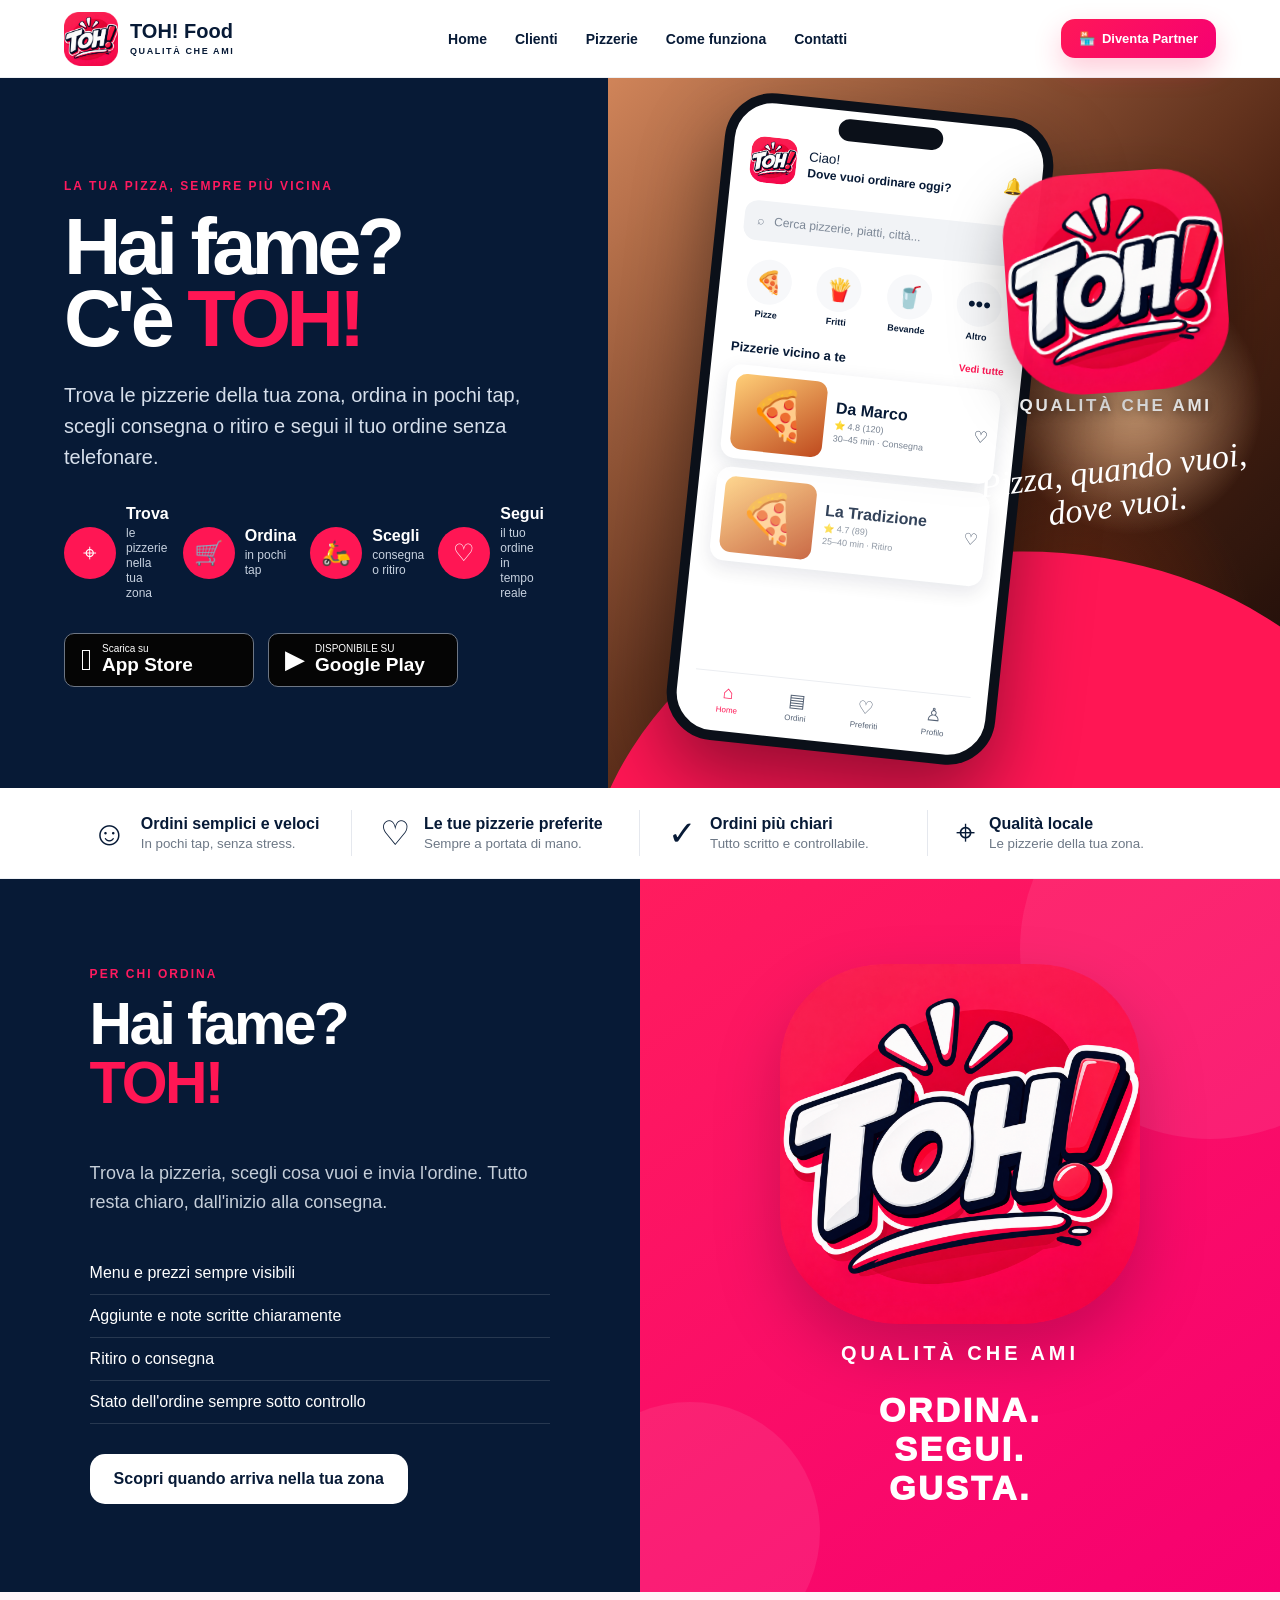
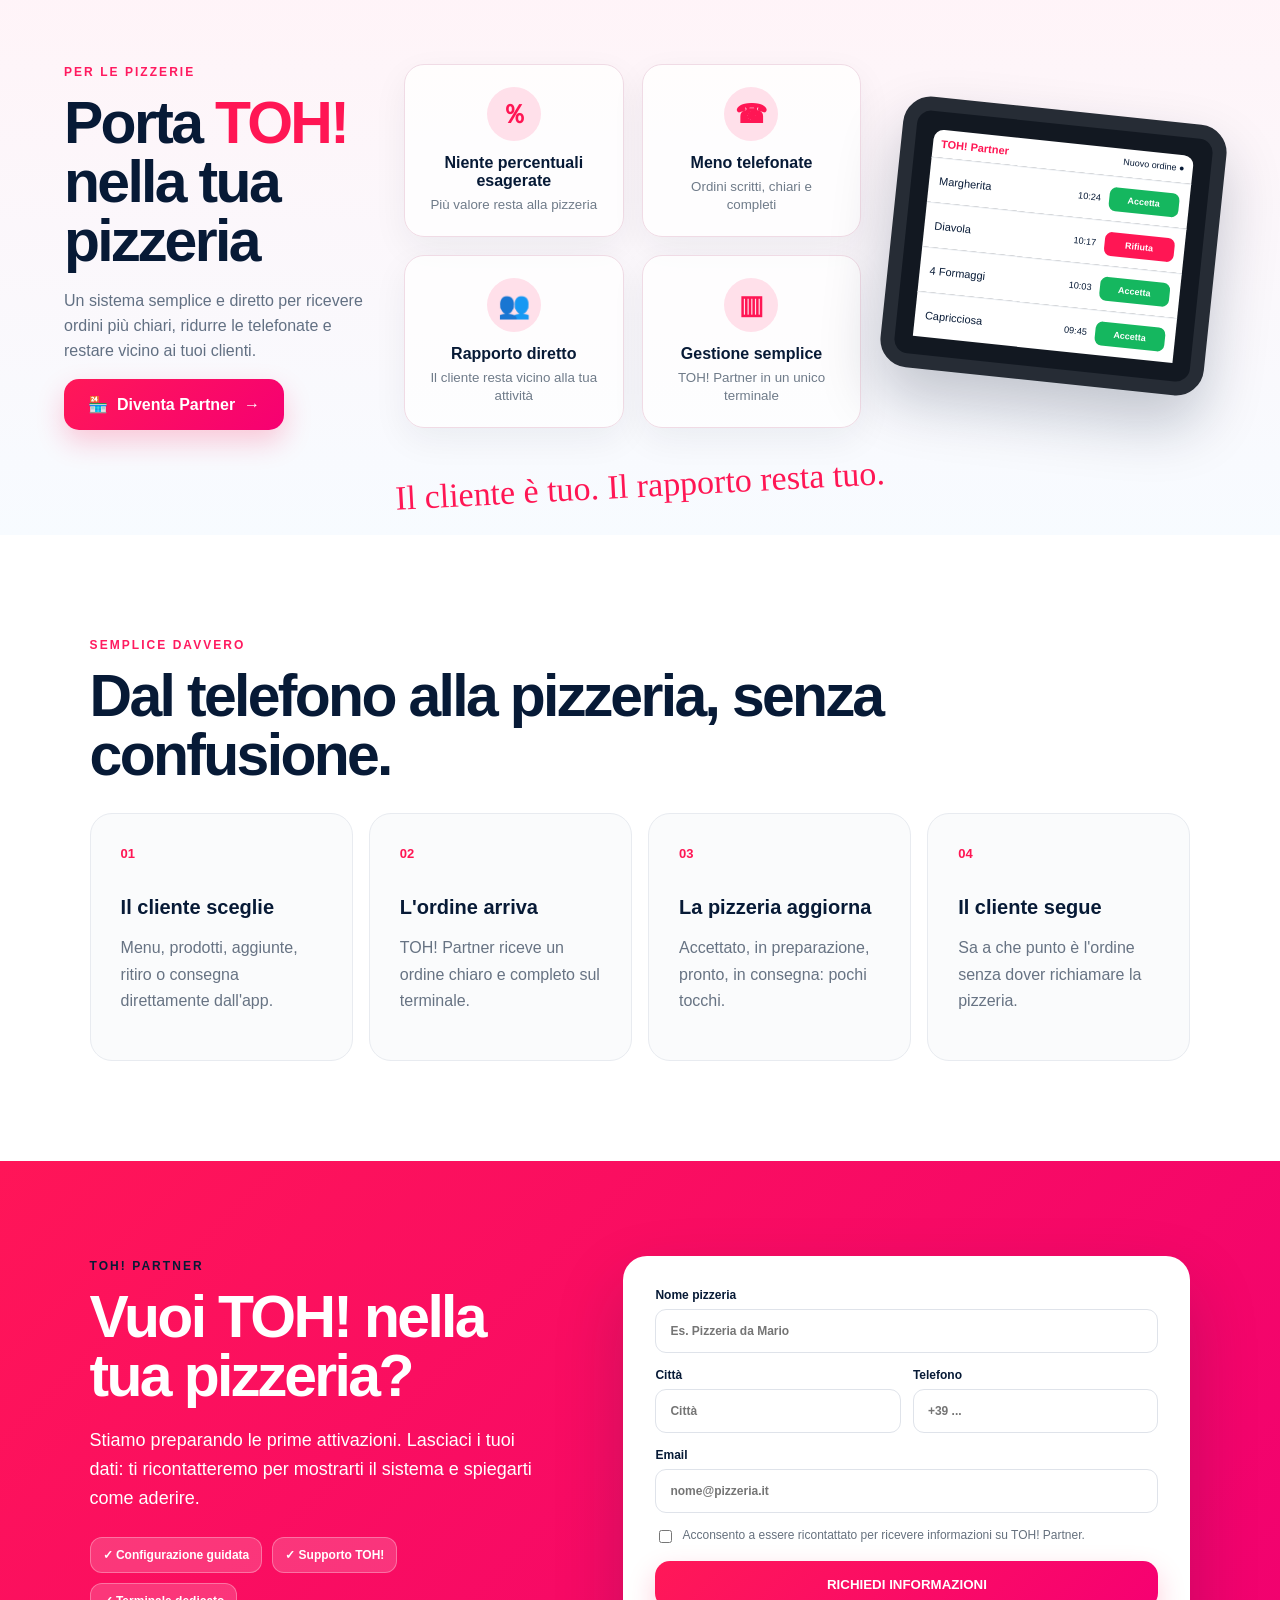
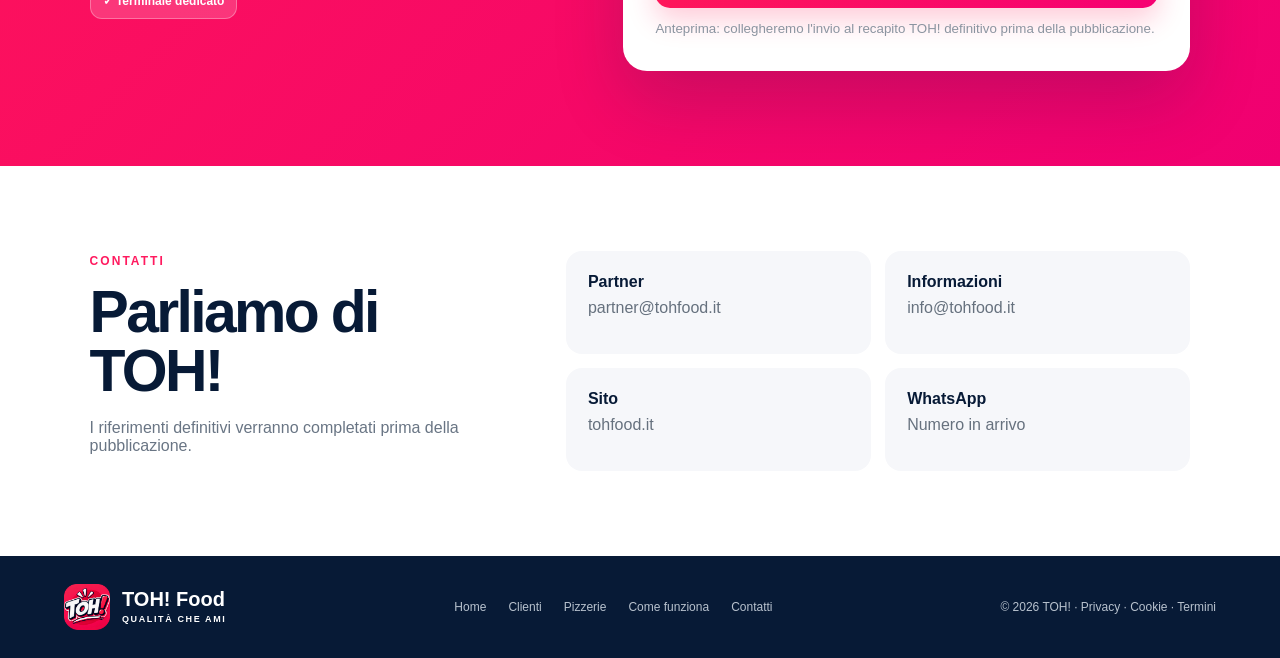
==== index.html @ a30c3939 "Add files via upload" ====
<!doctype html>
<html lang="it">
<head>
  <meta charset="utf-8">
  <meta name="viewport" content="width=device-width, initial-scale=1">
  <title>TOH! Food — Hai fame? C'è TOH!</title>
  <meta name="description" content="TOH! collega clienti e pizzerie in modo semplice, diretto e moderno. Ordina, segui il tuo ordine e resta in contatto con la tua pizzeria.">
  <link rel="stylesheet" href="style.css">
</head>
<body>
<header class="nav">
  <a class="brand" href="#top">
    <img src="assets/toh-logo.png" alt="TOH!">
    <div><strong>TOH! Food</strong><small>QUALITÀ CHE AMI</small></div>
  </a>
  <nav>
    <a href="#top">Home</a>
    <a href="#clienti">Clienti</a>
    <a href="#pizzerie">Pizzerie</a>
    <a href="#come-funziona">Come funziona</a>
    <a href="#contatti">Contatti</a>
  </nav>
  <a class="btn small" href="#partner">🏪&nbsp; Diventa Partner</a>
</header>

<main id="top">
<section class="hero">
  <div class="hero-copy">
    <div class="eyebrow">LA TUA PIZZA, SEMPRE PIÙ VICINA</div>
    <h1>Hai fame?<br>C'è <span>TOH!</span></h1>
    <p>Trova le pizzerie della tua zona, ordina in pochi tap, scegli consegna o ritiro e segui il tuo ordine senza telefonare.</p>

    <div class="hero-features">
      <div><span class="ico">⌖</span><p><b>Trova</b><small>le pizzerie nella tua zona</small></p></div>
      <div><span class="ico">🛒</span><p><b>Ordina</b><small>in pochi tap</small></p></div>
      <div><span class="ico">🛵</span><p><b>Scegli</b><small>consegna o ritiro</small></p></div>
      <div><span class="ico">♡</span><p><b>Segui</b><small>il tuo ordine in tempo reale</small></p></div>
    </div>

    <div class="store-row">
      <a class="store-badge" href="#contatti"><span class="store-icon"></span><span><small>Scarica su</small><b>App Store</b></span></a>
      <a class="store-badge" href="#contatti"><span class="play">▶</span><span><small>DISPONIBILE SU</small><b>Google Play</b></span></a>
    </div>
  </div>

  <div class="hero-visual">
    <div class="warm-bg"></div>

    <div class="phone">
      <div class="notch"></div>
      <div class="phone-head">
        <img src="assets/toh-logo.png" alt="">
        <div><small>Ciao!</small><b>Dove vuoi ordinare oggi?</b></div>
        <span>🔔</span>
      </div>
      <div class="search">⌕&nbsp;&nbsp; Cerca pizzerie, piatti, città...</div>
      <div class="cats">
        <div><span>🍕</span><small>Pizze</small></div>
        <div><span>🍟</span><small>Fritti</small></div>
        <div><span>🥤</span><small>Bevande</small></div>
        <div><span>•••</span><small>Altro</small></div>
      </div>
      <div class="near"><b>Pizzerie vicino a te</b><a>Vedi tutte</a></div>
      <div class="restaurant">
        <div class="pizza-photo">🍕</div>
        <div class="rtext"><b>Da Marco</b><small>⭐ 4.8 (120)</small><small>30–45 min · Consegna</small></div>
        <span>♡</span>
      </div>
      <div class="restaurant second">
        <div class="pizza-photo">🍕</div>
        <div class="rtext"><b>La Tradizione</b><small>⭐ 4.7 (89)</small><small>25–40 min · Ritiro</small></div>
        <span>♡</span>
      </div>
      <div class="bottom-nav"><span>⌂<small>Home</small></span><span>▤<small>Ordini</small></span><span>♡<small>Preferiti</small></span><span>♙<small>Profilo</small></span></div>
    </div>

    <div class="hero-logo-card">
      <img src="assets/toh-logo.png" alt="TOH!">
      <strong>QUALITÀ CHE AMI</strong>
      <em>Pizza, quando vuoi,<br> dove vuoi.</em>
    </div>
  </div>
</section>

<section class="quick-benefits">
  <div><span>☺</span><p><b>Ordini semplici e veloci</b><small>In pochi tap, senza stress.</small></p></div>
  <div><span>♡</span><p><b>Le tue pizzerie preferite</b><small>Sempre a portata di mano.</small></p></div>
  <div><span>✓</span><p><b>Ordini più chiari</b><small>Tutto scritto e controllabile.</small></p></div>
  <div><span>⌖</span><p><b>Qualità locale</b><small>Le pizzerie della tua zona.</small></p></div>
</section>

<section id="clienti" class="client-section">
  <div class="client-copy">
    <span class="kicker">PER CHI ORDINA</span>
    <h2>Hai fame?<br><em>TOH!</em></h2>
    <p>Trova la pizzeria, scegli cosa vuoi e invia l'ordine. Tutto resta chiaro, dall'inizio alla consegna.</p>
    <ul>
      <li>Menu e prezzi sempre visibili</li>
      <li>Aggiunte e note scritte chiaramente</li>
      <li>Ritiro o consegna</li>
      <li>Stato dell'ordine sempre sotto controllo</li>
    </ul>
    <a class="btn light" href="#contatti">Scopri quando arriva nella tua zona</a>
  </div>
  <div class="client-brand-panel">
    <img class="client-main-logo" src="assets/toh-logo.png" alt="TOH!">
    <h3>QUALITÀ CHE AMI</h3>
    <p>ORDINA.<br>SEGUI.<br>GUSTA.</p>
  </div>
</section>

<section id="pizzerie" class="partner-strip">
  <div class="partner-copy">
    <span class="kicker">PER LE PIZZERIE</span>
    <h2>Porta <em>TOH!</em><br>nella tua pizzeria</h2>
    <p>Un sistema semplice e diretto per ricevere ordini più chiari, ridurre le telefonate e restare vicino ai tuoi clienti.</p>
    <a class="btn" href="#partner">🏪&nbsp; Diventa Partner&nbsp; →</a>
  </div>

  <div class="partner-benefits">
    <article><span>％</span><b>Niente percentuali esagerate</b><small>Più valore resta alla pizzeria</small></article>
    <article><span>☎</span><b>Meno telefonate</b><small>Ordini scritti, chiari e completi</small></article>
    <article><span>👥</span><b>Rapporto diretto</b><small>Il cliente resta vicino alla tua attività</small></article>
    <article><span>▥</span><b>Gestione semplice</b><small>TOH! Partner in un unico terminale</small></article>
  </div>

  <div class="terminal-wrap">
    <div class="terminal">
      <div class="terminal-head"><b>TOH! Partner</b><span>Nuovo ordine ●</span></div>
      <div class="order-row"><span>Margherita</span><small>10:24</small><button>Accetta</button></div>
      <div class="order-row"><span>Diavola</span><small>10:17</small><button class="pink">Rifiuta</button></div>
      <div class="order-row"><span>4 Formaggi</span><small>10:03</small><button>Accetta</button></div>
      <div class="order-row"><span>Capricciosa</span><small>09:45</small><button>Accetta</button></div>
    </div>
    <div class="stand"></div>
  </div>

  <div class="partner-manifesto">Il cliente è tuo. Il rapporto resta tuo.</div>
</section>

<section id="come-funziona" class="section how">
  <div class="section-head">
    <span>SEMPLICE DAVVERO</span>
    <h2>Dal telefono alla pizzeria, senza confusione.</h2>
  </div>
  <div class="steps">
    <article><i>01</i><h3>Il cliente sceglie</h3><p>Menu, prodotti, aggiunte, ritiro o consegna direttamente dall'app.</p></article>
    <article><i>02</i><h3>L'ordine arriva</h3><p>TOH! Partner riceve un ordine chiaro e completo sul terminale.</p></article>
    <article><i>03</i><h3>La pizzeria aggiorna</h3><p>Accettato, in preparazione, pronto, in consegna: pochi tocchi.</p></article>
    <article><i>04</i><h3>Il cliente segue</h3><p>Sa a che punto è l'ordine senza dover richiamare la pizzeria.</p></article>
  </div>
</section>

<section id="partner" class="cta-section">
  <div class="cta-copy">
    <span>TOH! PARTNER</span>
    <h2>Vuoi TOH! nella tua pizzeria?</h2>
    <p>Stiamo preparando le prime attivazioni. Lasciaci i tuoi dati: ti ricontatteremo per mostrarti il sistema e spiegarti come aderire.</p>
    <div class="mini-points"><span>✓ Configurazione guidata</span><span>✓ Supporto TOH!</span><span>✓ Terminale dedicato</span></div>
  </div>
  <form class="lead-form" onsubmit="return submitLead(event)">
    <label>Nome pizzeria<input required name="pizzeria" placeholder="Es. Pizzeria da Mario"></label>
    <div class="row">
      <label>Città<input required name="citta" placeholder="Città"></label>
      <label>Telefono<input required name="telefono" placeholder="+39 ..."></label>
    </div>
    <label>Email<input required type="email" name="email" placeholder="nome@pizzeria.it"></label>
    <label class="check"><input required type="checkbox"><span>Acconsento a essere ricontattato per ricevere informazioni su TOH! Partner.</span></label>
    <button class="btn full" type="submit">RICHIEDI INFORMAZIONI</button>
    <small id="formNote">Anteprima: collegheremo l'invio al recapito TOH! definitivo prima della pubblicazione.</small>
  </form>
</section>

<section id="contatti" class="contact">
  <div>
    <span>CONTATTI</span>
    <h2>Parliamo di TOH!</h2>
    <p>I riferimenti definitivi verranno completati prima della pubblicazione.</p>
  </div>
  <div class="contact-cards">
    <a href="mailto:partner@tohfood.it"><b>Partner</b><span>partner@tohfood.it</span></a>
    <a href="mailto:info@tohfood.it"><b>Informazioni</b><span>info@tohfood.it</span></a>
    <div><b>Sito</b><span>tohfood.it</span></div>
    <div><b>WhatsApp</b><span>Numero in arrivo</span></div>
  </div>
</section>
</main>

<footer>
  <div class="brand foot"><img src="assets/toh-logo.png" alt="TOH!"><div><strong>TOH! Food</strong><small>QUALITÀ CHE AMI</small></div></div>
  <div class="footer-links"><a href="#top">Home</a><a href="#clienti">Clienti</a><a href="#pizzerie">Pizzerie</a><a href="#come-funziona">Come funziona</a><a href="#contatti">Contatti</a></div>
  <p>© 2026 TOH! · Privacy · Cookie · Termini</p>
</footer>
<script src="script.js"></script>
</body>
</html>
---- style.css ----
*{box-sizing:border-box}html{scroll-behavior:smooth}body{margin:0;font-family:Inter,ui-sans-serif,-apple-system,BlinkMacSystemFont,"Segoe UI",sans-serif;color:#071a36;background:#fff}a{text-decoration:none;color:inherit}.nav{height:78px;padding:0 max(5vw,24px);display:flex;align-items:center;gap:30px;justify-content:space-between;background:rgba(255,255,255,.96);backdrop-filter:blur(16px);position:sticky;top:0;z-index:30;border-bottom:1px solid #edf0f4}.brand{display:flex;align-items:center;gap:12px;font-weight:900}.brand img{width:54px;height:54px;object-fit:contain}.brand strong{display:block;font-size:20px;line-height:1}.brand small{display:block;font-size:9px;letter-spacing:.18em;margin-top:5px}.nav nav{display:flex;gap:28px;font-size:14px;font-weight:800}.nav nav a:hover{color:#ff1654}.btn{display:inline-flex;align-items:center;justify-content:center;background:linear-gradient(135deg,#ff1858,#f60072);color:white;border:0;border-radius:15px;padding:16px 24px;font-weight:900;box-shadow:0 12px 28px rgba(255,22,84,.22);cursor:pointer}.btn.small{padding:12px 18px;border-radius:14px;font-size:13px}.hero{min-height:710px;display:grid;grid-template-columns:.92fr 1.08fr;background:#071a36;color:#fff;overflow:hidden}.hero-copy{padding:78px max(4vw,64px);align-self:center;position:relative;z-index:2}.eyebrow,.kicker,.section-head span,.cta-copy>span,.contact>div>span{font-size:12px;letter-spacing:.17em;font-weight:900;color:#ff1a5f}.hero h1{font-size:clamp(58px,6.2vw,92px);line-height:.9;letter-spacing:-.06em;margin:18px 0 26px}.hero h1 span,.partner-copy em{color:#ff1654;font-style:normal}.hero-copy>p{font-size:20px;line-height:1.55;color:#d6dfeb;max-width:650px}.hero-features{display:grid;grid-template-columns:repeat(4,1fr);gap:14px;margin:32px 0}.hero-features>div{display:flex;gap:10px;align-items:center}.hero-features .ico{width:52px;height:52px;border-radius:50%;background:#ff1654;display:grid;place-items:center;font-size:24px;flex:0 0 auto}.hero-features p{margin:0}.hero-features b,.hero-features small{display:block}.hero-features small{font-size:12px;color:#c7d1df;line-height:1.25;margin-top:3px}.store-row{display:flex;gap:14px;flex-wrap:wrap;margin-top:28px}.store-badge{background:#050505;color:#fff;border:1px solid #6d7684;border-radius:10px;padding:9px 16px;display:flex;gap:10px;align-items:center;min-width:190px}.store-badge span:last-child{display:flex;flex-direction:column}.store-badge small{font-size:10px}.store-badge b{font-size:19px}.store-icon{font-size:30px}.play{font-size:26px}.hero-visual{position:relative;min-height:710px;overflow:hidden;background:linear-gradient(145deg,#ffd0df,#ff1654)}.warm-bg{position:absolute;inset:0;background:radial-gradient(circle at 78% 46%,rgba(255,194,140,.8),transparent 20%),radial-gradient(circle at 70% 78%,rgba(123,39,10,.55),transparent 24%),linear-gradient(135deg,#d78353 0%,#50210f 58%,#190b08 100%);filter:saturate(.9)}.hero-visual:after{content:"";position:absolute;left:-7%;bottom:-15%;width:125%;height:48%;background:#ff1654;border-radius:50% 50% 0 0/100% 100% 0 0;transform:rotate(-7deg)}.phone{position:absolute;z-index:5;left:13%;top:26px;width:330px;height:650px;background:#fff;color:#071a36;border:10px solid #0b1019;border-radius:48px;padding:34px 18px 16px;box-shadow:0 35px 80px rgba(0,0,0,.42);transform:rotate(6deg)}.notch{position:absolute;top:8px;left:50%;transform:translateX(-50%);width:105px;height:22px;background:#0b1019;border-radius:20px}.phone-head{display:grid;grid-template-columns:48px 1fr auto;gap:10px;align-items:center}.phone-head img{width:46px;height:46px;border-radius:13px}.phone-head small,.phone-head b{display:block}.phone-head b{font-size:12px;margin-top:2px}.search{background:#f1f3f6;border-radius:13px;padding:13px;margin:18px 0;font-size:12px;color:#7c8796}.cats{display:grid;grid-template-columns:repeat(4,1fr);gap:8px;text-align:center}.cats div{display:flex;flex-direction:column;gap:5px;align-items:center}.cats span{width:45px;height:45px;background:#f7f8fa;border-radius:50%;display:grid;place-items:center;font-size:22px}.cats small{font-size:9px;font-weight:800}.near{display:flex;justify-content:space-between;margin:22px 0 10px;font-size:13px}.near a{color:#ff1654;font-size:10px;font-weight:800}.restaurant{display:grid;grid-template-columns:92px 1fr auto;gap:10px;align-items:center;padding:9px;background:#fff;border-radius:14px;box-shadow:0 7px 20px rgba(7,26,54,.12);margin-bottom:9px}.pizza-photo{height:76px;border-radius:11px;background:linear-gradient(145deg,#ffcf78,#be491e);display:grid;place-items:center;font-size:48px}.rtext b,.rtext small{display:block}.rtext small{font-size:9px;color:#778291;margin-top:3px}.second{opacity:.82}.bottom-nav{position:absolute;left:17px;right:17px;bottom:16px;padding-top:10px;border-top:1px solid #ebedf1;display:grid;grid-template-columns:repeat(4,1fr);text-align:center}.bottom-nav span{font-size:18px;color:#546174}.bottom-nav span:first-child{color:#ff1654}.bottom-nav small{display:block;font-size:8px;margin-top:2px}.hero-logo-card{position:absolute;z-index:6;right:4%;top:94px;width:275px;text-align:center;color:white}.hero-logo-card img{width:220px;height:220px;object-fit:contain;filter:drop-shadow(0 20px 28px rgba(0,0,0,.3));transform:rotate(-4deg)}.hero-logo-card strong{display:block;letter-spacing:.16em;font-size:17px;text-shadow:0 2px 10px rgba(0,0,0,.5)}.hero-logo-card em{display:block;margin-top:36px;font-family:"Brush Script MT","Segoe Script",cursive;font-size:34px;line-height:1.05;color:#fff;transform:rotate(-7deg)}.quick-benefits{display:grid;grid-template-columns:repeat(4,1fr);gap:0;background:#fff;padding:22px max(5vw,34px);border-bottom:1px solid #eef1f5}.quick-benefits>div{display:flex;gap:14px;align-items:center;padding:3px 28px;border-right:1px solid #e5e8ee}.quick-benefits>div:last-child{border-right:0}.quick-benefits>div>span{font-size:34px}.quick-benefits p{margin:0}.quick-benefits b,.quick-benefits small{display:block}.quick-benefits small{color:#6d7886;margin-top:3px}.client-section{display:grid;grid-template-columns:1fr 1fr;min-height:660px;background:#071a36;color:#fff}.client-copy{padding:88px max(7vw,60px);display:flex;flex-direction:column;justify-content:center}.client-copy h2,.partner-copy h2,.section-head h2,.cta-section h2,.contact h2{font-size:clamp(42px,4.6vw,66px);line-height:1;letter-spacing:-.045em;margin:14px 0 28px}.client-copy h2 em{font-style:normal;color:#ff1654}.client-copy>p{color:#c5ced9;font-size:18px;line-height:1.6;max-width:620px}.client-copy ul{padding:0;list-style:none;margin:18px 0 30px}.client-copy li{padding:12px 0;border-bottom:1px solid rgba(255,255,255,.13)}.btn.light{background:white;color:#071a36;box-shadow:none;align-self:flex-start}.client-brand-panel{background:linear-gradient(145deg,#ff1c5e,#f60070);display:flex;flex-direction:column;align-items:center;justify-content:center;text-align:center;padding:50px;position:relative;overflow:hidden}.client-brand-panel:before,.client-brand-panel:after{content:"";position:absolute;border-radius:50%;background:rgba(255,255,255,.08)}.client-brand-panel:before{width:380px;height:380px;right:-120px;top:-120px}.client-brand-panel:after{width:260px;height:260px;left:-80px;bottom:-70px}.client-main-logo{width:min(360px,70%);filter:drop-shadow(0 28px 32px rgba(0,0,0,.2));position:relative;z-index:2}.client-brand-panel h3{letter-spacing:.2em;font-size:20px;margin:18px 0 26px;position:relative;z-index:2}.client-brand-panel p{font-size:34px;font-weight:950;line-height:1.15;letter-spacing:.08em;margin:0;position:relative;z-index:2}.partner-strip{display:grid;grid-template-columns:1.05fr 1.55fr 1.1fr;gap:30px;padding:70px max(5vw,42px) 105px;background:linear-gradient(180deg,#fff4f8 0,#f7fbff 100%);position:relative;overflow:hidden}.partner-copy{align-self:center}.partner-copy h2{margin-bottom:18px}.partner-copy p{color:#627083;line-height:1.55;max-width:480px}.partner-benefits{display:grid;grid-template-columns:repeat(2,1fr);gap:18px;align-content:center}.partner-benefits article{background:rgba(255,255,255,.78);border:1px solid #f0dbe5;border-radius:20px;padding:22px;text-align:center;box-shadow:0 12px 35px rgba(7,26,54,.06)}.partner-benefits article>span{width:54px;height:54px;border-radius:50%;background:#ffe0ea;color:#ff1654;display:grid;place-items:center;margin:0 auto 13px;font-size:26px;font-weight:900}.partner-benefits b,.partner-benefits small{display:block}.partner-benefits small{margin-top:6px;color:#6f7b89;line-height:1.35}.terminal-wrap{display:flex;align-items:center;justify-content:center;position:relative}.terminal{width:min(370px,100%);background:#121821;border:14px solid #262c35;border-radius:28px;padding:18px;color:#071a36;box-shadow:0 30px 60px rgba(7,26,54,.23);transform:rotate(6deg)}.terminal-head{display:flex;justify-content:space-between;background:#fff;padding:8px;border-radius:10px 10px 0 0;font-size:11px}.terminal-head b{color:#ff1654}.terminal-head span{font-size:9px}.order-row{background:#fff;display:grid;grid-template-columns:1fr auto 70px;gap:8px;align-items:center;padding:10px;border-top:1px solid #eceff3;font-size:11px}.order-row button{border:0;background:#15b75f;color:white;border-radius:7px;padding:7px;font-size:9px;font-weight:900}.order-row button.pink{background:#ff1654}.stand{position:absolute;width:190px;height:80px;background:#2b313a;bottom:-55px;border-radius:10px 10px 25px 25px;z-index:-1;transform:skewX(-9deg)}.partner-manifesto{position:absolute;left:50%;bottom:30px;transform:translateX(-50%) rotate(-3deg);font-family:"Brush Script MT","Segoe Script",cursive;color:#ff1654;font-size:34px;white-space:nowrap}.section{padding:100px max(7vw,40px);background:#fff}.section-head{max-width:820px}.steps{display:grid;grid-template-columns:repeat(4,1fr);gap:16px}.steps article{padding:30px;border:1px solid #e8ebf0;border-radius:22px;background:#fafbfc}.steps i{font-style:normal;font-size:13px;color:#ff1654;font-weight:900}.steps h3{font-size:20px;margin:34px 0 10px}.steps p{color:#677383;line-height:1.65}.cta-section{padding:95px max(7vw,40px);display:grid;grid-template-columns:.9fr 1.1fr;gap:70px;background:linear-gradient(135deg,#ff1558,#f00071);color:#fff}.cta-copy>span{color:#071a36}.cta-copy h2{margin-bottom:20px}.cta-copy>p{font-size:18px;line-height:1.6;max-width:580px}.mini-points{display:flex;flex-wrap:wrap;gap:10px;margin-top:25px}.mini-points span{background:rgba(255,255,255,.17);border:1px solid rgba(255,255,255,.3);padding:10px 12px;border-radius:12px;font-size:12px;font-weight:800}.lead-form{background:#fff;color:#071a36;padding:32px;border-radius:24px;box-shadow:0 30px 70px rgba(7,26,54,.18)}.lead-form label{font-size:12px;font-weight:900;display:flex;flex-direction:column;gap:7px;margin-bottom:15px}.lead-form input{border:1px solid #dfe3ea;border-radius:11px;padding:14px;font:inherit;outline:none}.lead-form input:focus{border-color:#ff1654}.row{display:grid;grid-template-columns:1fr 1fr;gap:12px}.lead-form .check{flex-direction:row;font-weight:500;color:#66717e;align-items:flex-start}.lead-form .check input{margin-top:2px}.full{width:100%}.lead-form small{display:block;margin-top:12px;color:#8b94a0;line-height:1.4}.contact{padding:85px max(7vw,40px);display:grid;grid-template-columns:.8fr 1.2fr;gap:60px;background:#fff}.contact h2{margin-bottom:18px}.contact p{color:#697584}.contact-cards{display:grid;grid-template-columns:1fr 1fr;gap:14px}.contact-cards>*{background:#f6f7fa;border-radius:16px;padding:22px;display:flex;flex-direction:column;gap:8px}.contact-cards span{color:#66717e}footer{background:#071a36;color:#b8c2ce;display:grid;grid-template-columns:auto 1fr auto;align-items:center;gap:28px;padding:28px max(5vw,24px);font-size:12px}.foot{color:white}.foot img{width:46px;height:46px}.footer-links{display:flex;gap:22px;justify-content:center}.footer-links a:hover{color:#fff}@media(max-width:1120px){.hero{grid-template-columns:1fr}.hero-visual{min-height:700px}.hero-features{grid-template-columns:repeat(2,1fr)}.partner-strip{grid-template-columns:1fr 1fr}.terminal-wrap{grid-column:2;grid-row:1/3}.partner-manifesto{left:29%;transform:translateX(-50%) rotate(-3deg)}}@media(max-width:900px){.nav nav{display:none}.hero-copy{padding:60px 7vw}.hero-visual{min-height:650px}.phone{left:7%;transform:scale(.92) rotate(5deg);transform-origin:top left}.hero-logo-card{right:2%;width:240px}.quick-benefits{grid-template-columns:1fr 1fr}.quick-benefits>div:nth-child(2){border-right:0}.client-section,.cta-section,.contact{grid-template-columns:1fr}.partner-strip{grid-template-columns:1fr}.terminal-wrap{grid-column:auto;grid-row:auto;min-height:420px}.partner-benefits{grid-template-columns:1fr 1fr}.partner-manifesto{position:static;transform:none;text-align:center;grid-column:1;font-size:28px}.steps{grid-template-columns:1fr 1fr}footer{grid-template-columns:1fr;text-align:center}.footer-links{flex-wrap:wrap}.foot{justify-content:center}}@media(max-width:560px){.nav{height:68px}.brand div{display:none}.brand img{width:48px;height:48px}.hero-copy{padding:46px 22px}.hero h1{font-size:56px}.hero-copy>p{font-size:17px}.hero-features{grid-template-columns:1fr 1fr}.hero-features .ico{width:46px;height:46px}.store-row{flex-direction:column}.store-badge{width:100%}.hero-visual{min-height:560px}.phone{left:50%;top:20px;transform:translateX(-50%) scale(.78) rotate(4deg);transform-origin:top center}.hero-logo-card{display:none}.quick-benefits{grid-template-columns:1fr}.quick-benefits>div{border-right:0;border-bottom:1px solid #e8ebef;padding:13px 4px}.client-copy{padding:70px 22px}.client-brand-panel{min-height:520px}.partner-strip{padding:65px 22px 55px}.partner-benefits{grid-template-columns:1fr 1fr}.partner-benefits article{padding:16px}.section{padding:75px 22px}.steps{grid-template-columns:1fr}.row{grid-template-columns:1fr}.cta-section,.contact{padding:70px 22px}.contact-cards{grid-template-columns:1fr}.client-copy h2,.partner-copy h2,.section-head h2,.cta-section h2,.contact h2{font-size:42px}}
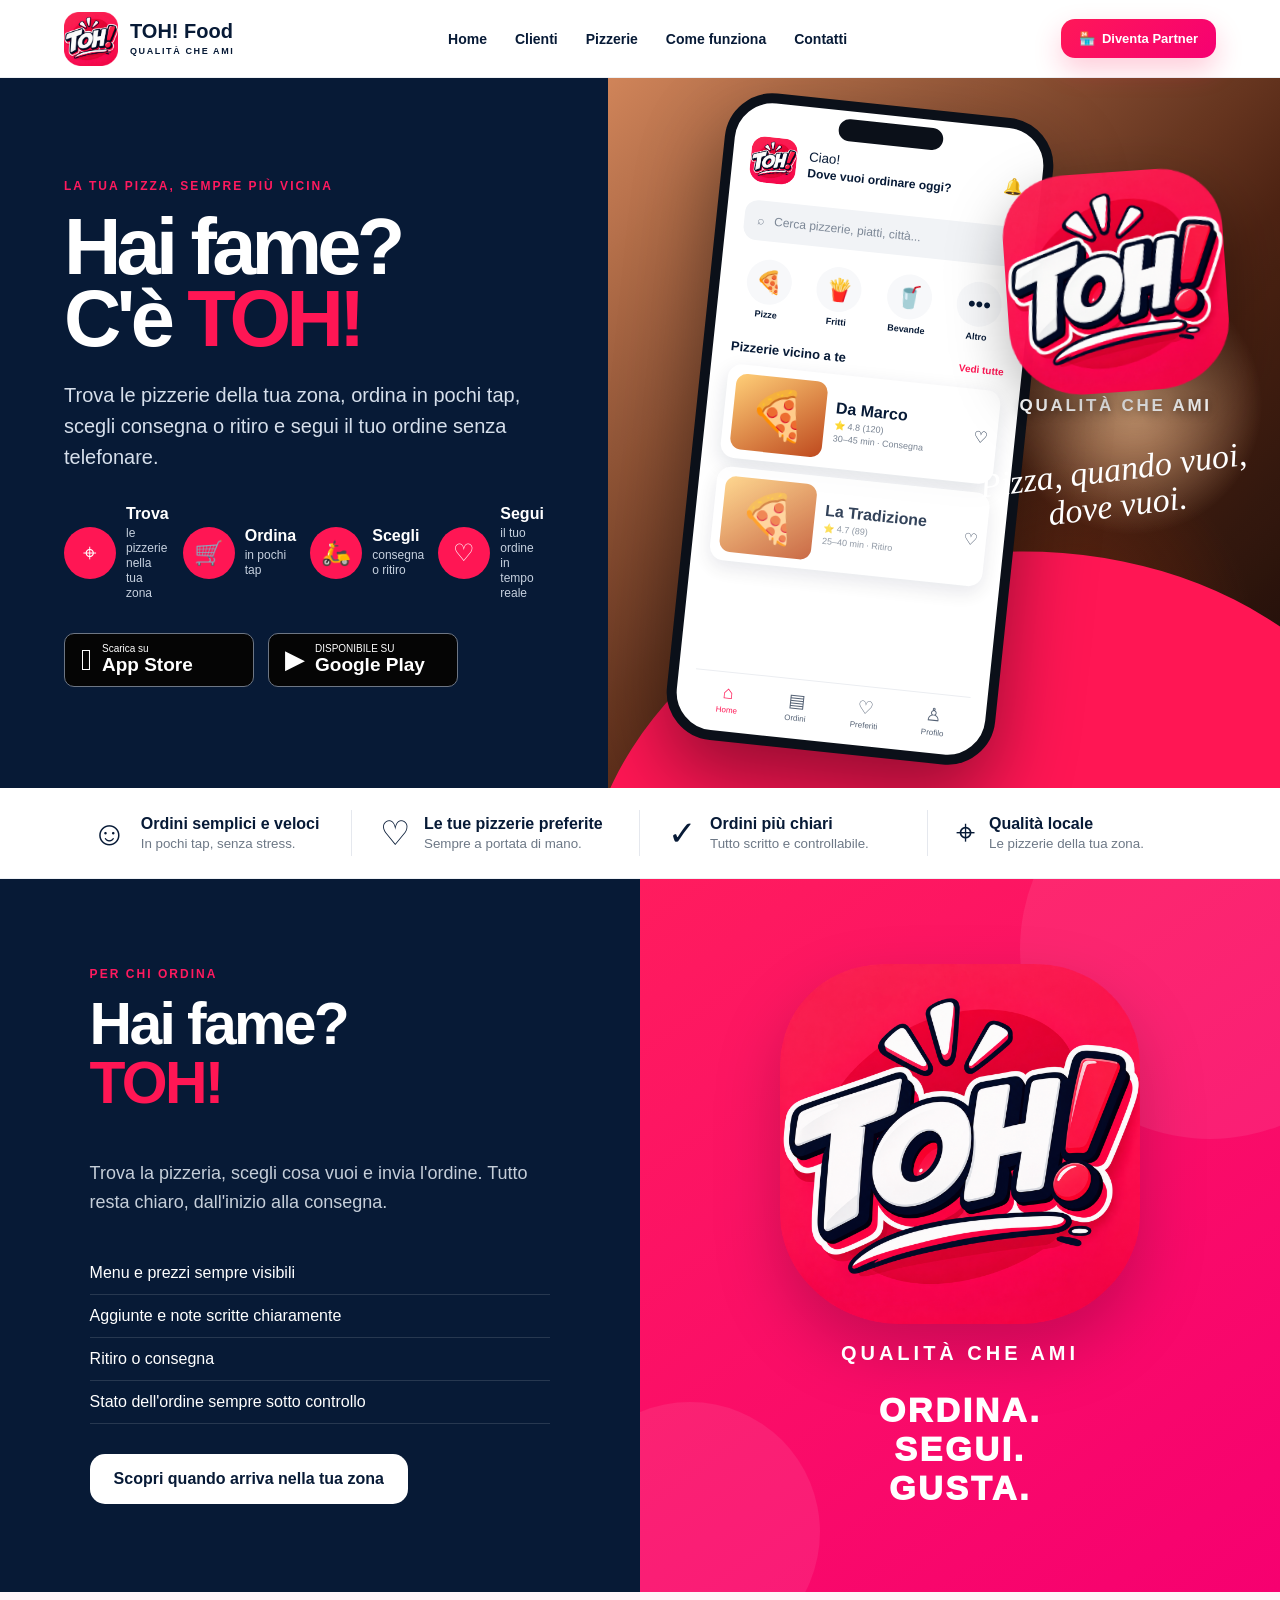
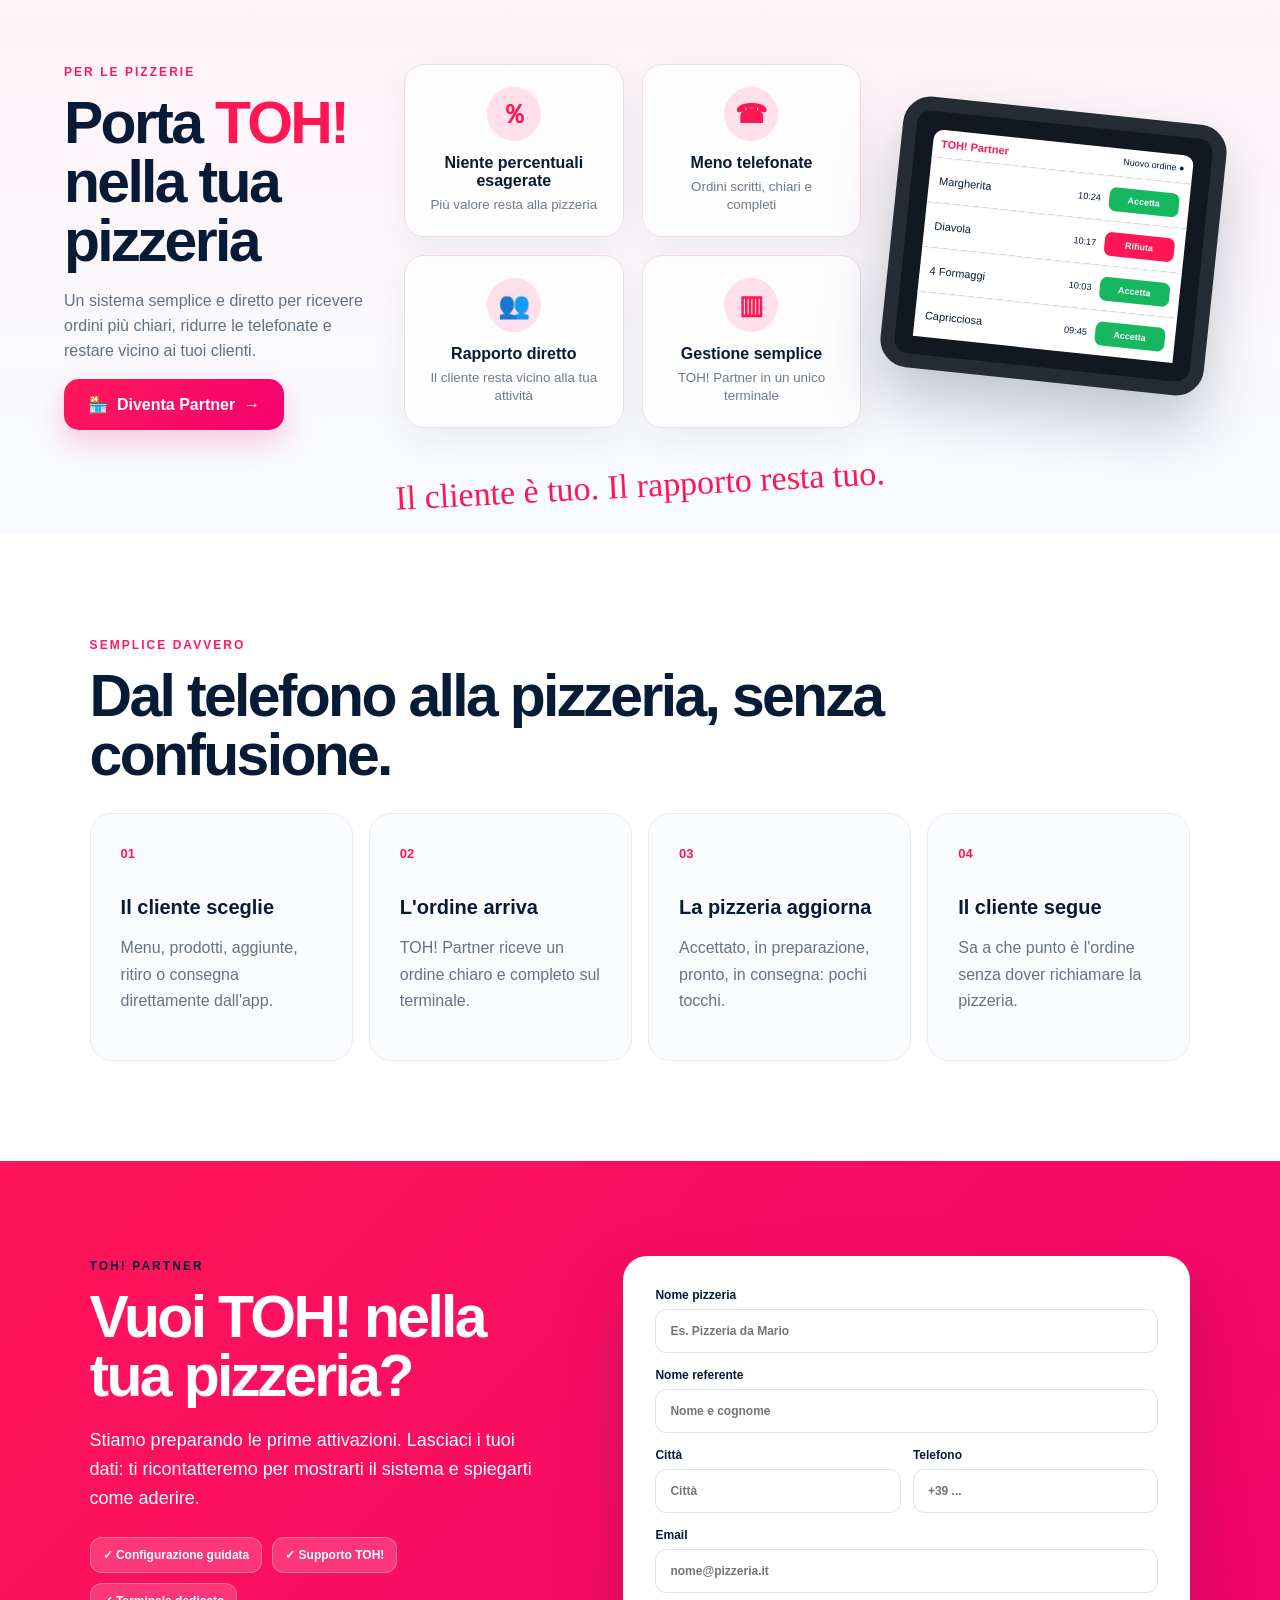
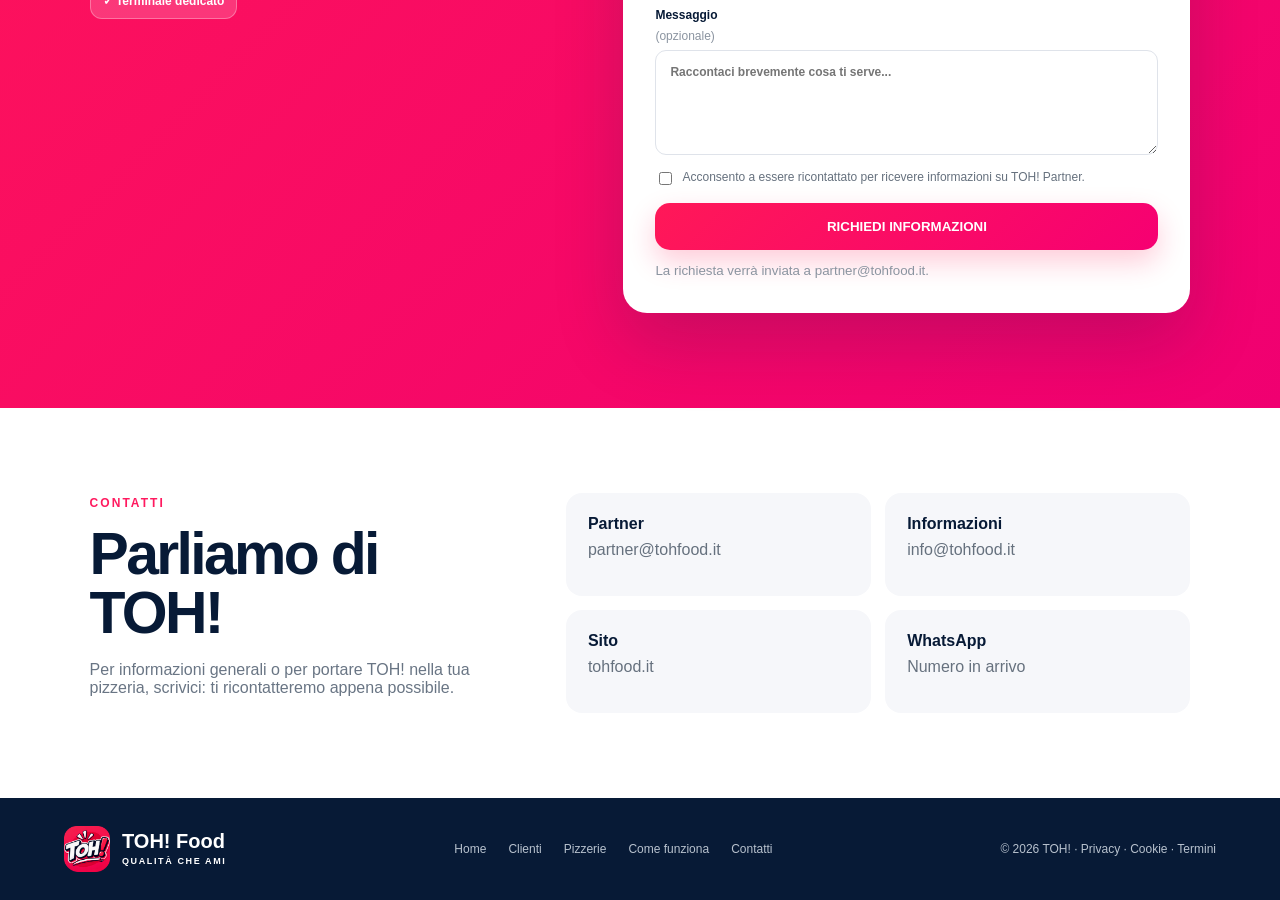
==== commit c4f76f74: "Add files via upload" ====
--- a/index.html
+++ b/index.html
@@ -158,16 +158,22 @@
     <p>Stiamo preparando le prime attivazioni. Lasciaci i tuoi dati: ti ricontatteremo per mostrarti il sistema e spiegarti come aderire.</p>
     <div class="mini-points"><span>✓ Configurazione guidata</span><span>✓ Supporto TOH!</span><span>✓ Terminale dedicato</span></div>
   </div>
-  <form class="lead-form" onsubmit="return submitLead(event)">
-    <label>Nome pizzeria<input required name="pizzeria" placeholder="Es. Pizzeria da Mario"></label>
+  <form class="lead-form" id="partnerLeadForm" action="https://formsubmit.co/ajax/partner@tohfood.it" method="POST" onsubmit="return submitLead(event)">
+    <input type="hidden" name="_subject" value="Nuova richiesta TOH! Partner da tohfood.it">
+    <input type="hidden" name="_template" value="table">
+    <input type="hidden" name="_url" value="https://tohfood.it/#partner">
+    <input type="text" name="_honey" class="honey" tabindex="-1" autocomplete="off" aria-hidden="true">
+    <label>Nome pizzeria<input required name="pizzeria" autocomplete="organization" placeholder="Es. Pizzeria da Mario"></label>
+    <label>Nome referente<input required name="referente" autocomplete="name" placeholder="Nome e cognome"></label>
     <div class="row">
-      <label>Città<input required name="citta" placeholder="Città"></label>
-      <label>Telefono<input required name="telefono" placeholder="+39 ..."></label>
-    </div>
-    <label>Email<input required type="email" name="email" placeholder="nome@pizzeria.it"></label>
-    <label class="check"><input required type="checkbox"><span>Acconsento a essere ricontattato per ricevere informazioni su TOH! Partner.</span></label>
+      <label>Città<input required name="citta" autocomplete="address-level2" placeholder="Città"></label>
+      <label>Telefono<input required type="tel" name="telefono" autocomplete="tel" placeholder="+39 ..."></label>
+    </div>
+    <label>Email<input required type="email" name="email" autocomplete="email" placeholder="nome@pizzeria.it"></label>
+    <label>Messaggio <span class="optional">(opzionale)</span><textarea name="messaggio" rows="4" placeholder="Raccontaci brevemente cosa ti serve..."></textarea></label>
+    <label class="check"><input required type="checkbox" name="consenso_ricontatto" value="Sì"><span>Acconsento a essere ricontattato per ricevere informazioni su TOH! Partner.</span></label>
     <button class="btn full" type="submit">RICHIEDI INFORMAZIONI</button>
-    <small id="formNote">Anteprima: collegheremo l'invio al recapito TOH! definitivo prima della pubblicazione.</small>
+    <small id="formNote" aria-live="polite">La richiesta verrà inviata a partner@tohfood.it.</small>
   </form>
 </section>
 
@@ -175,7 +181,7 @@
   <div>
     <span>CONTATTI</span>
     <h2>Parliamo di TOH!</h2>
-    <p>I riferimenti definitivi verranno completati prima della pubblicazione.</p>
+    <p>Per informazioni generali o per portare TOH! nella tua pizzeria, scrivici: ti ricontatteremo appena possibile.</p>
   </div>
   <div class="contact-cards">
     <a href="mailto:partner@tohfood.it"><b>Partner</b><span>partner@tohfood.it</span></a>
--- a/style.css
+++ b/style.css
@@ -1 +1 @@
-*{box-sizing:border-box}html{scroll-behavior:smooth}body{margin:0;font-family:Inter,ui-sans-serif,-apple-system,BlinkMacSystemFont,"Segoe UI",sans-serif;color:#071a36;background:#fff}a{text-decoration:none;color:inherit}.nav{height:78px;padding:0 max(5vw,24px);display:flex;align-items:center;gap:30px;justify-content:space-between;background:rgba(255,255,255,.96);backdrop-filter:blur(16px);position:sticky;top:0;z-index:30;border-bottom:1px solid #edf0f4}.brand{display:flex;align-items:center;gap:12px;font-weight:900}.brand img{width:54px;height:54px;object-fit:contain}.brand strong{display:block;font-size:20px;line-height:1}.brand small{display:block;font-size:9px;letter-spacing:.18em;margin-top:5px}.nav nav{display:flex;gap:28px;font-size:14px;font-weight:800}.nav nav a:hover{color:#ff1654}.btn{display:inline-flex;align-items:center;justify-content:center;background:linear-gradient(135deg,#ff1858,#f60072);color:white;border:0;border-radius:15px;padding:16px 24px;font-weight:900;box-shadow:0 12px 28px rgba(255,22,84,.22);cursor:pointer}.btn.small{padding:12px 18px;border-radius:14px;font-size:13px}.hero{min-height:710px;display:grid;grid-template-columns:.92fr 1.08fr;background:#071a36;color:#fff;overflow:hidden}.hero-copy{padding:78px max(4vw,64px);align-self:center;position:relative;z-index:2}.eyebrow,.kicker,.section-head span,.cta-copy>span,.contact>div>span{font-size:12px;letter-spacing:.17em;font-weight:900;color:#ff1a5f}.hero h1{font-size:clamp(58px,6.2vw,92px);line-height:.9;letter-spacing:-.06em;margin:18px 0 26px}.hero h1 span,.partner-copy em{color:#ff1654;font-style:normal}.hero-copy>p{font-size:20px;line-height:1.55;color:#d6dfeb;max-width:650px}.hero-features{display:grid;grid-template-columns:repeat(4,1fr);gap:14px;margin:32px 0}.hero-features>div{display:flex;gap:10px;align-items:center}.hero-features .ico{width:52px;height:52px;border-radius:50%;background:#ff1654;display:grid;place-items:center;font-size:24px;flex:0 0 auto}.hero-features p{margin:0}.hero-features b,.hero-features small{display:block}.hero-features small{font-size:12px;color:#c7d1df;line-height:1.25;margin-top:3px}.store-row{display:flex;gap:14px;flex-wrap:wrap;margin-top:28px}.store-badge{background:#050505;color:#fff;border:1px solid #6d7684;border-radius:10px;padding:9px 16px;display:flex;gap:10px;align-items:center;min-width:190px}.store-badge span:last-child{display:flex;flex-direction:column}.store-badge small{font-size:10px}.store-badge b{font-size:19px}.store-icon{font-size:30px}.play{font-size:26px}.hero-visual{position:relative;min-height:710px;overflow:hidden;background:linear-gradient(145deg,#ffd0df,#ff1654)}.warm-bg{position:absolute;inset:0;background:radial-gradient(circle at 78% 46%,rgba(255,194,140,.8),transparent 20%),radial-gradient(circle at 70% 78%,rgba(123,39,10,.55),transparent 24%),linear-gradient(135deg,#d78353 0%,#50210f 58%,#190b08 100%);filter:saturate(.9)}.hero-visual:after{content:"";position:absolute;left:-7%;bottom:-15%;width:125%;height:48%;background:#ff1654;border-radius:50% 50% 0 0/100% 100% 0 0;transform:rotate(-7deg)}.phone{position:absolute;z-index:5;left:13%;top:26px;width:330px;height:650px;background:#fff;color:#071a36;border:10px solid #0b1019;border-radius:48px;padding:34px 18px 16px;box-shadow:0 35px 80px rgba(0,0,0,.42);transform:rotate(6deg)}.notch{position:absolute;top:8px;left:50%;transform:translateX(-50%);width:105px;height:22px;background:#0b1019;border-radius:20px}.phone-head{display:grid;grid-template-columns:48px 1fr auto;gap:10px;align-items:center}.phone-head img{width:46px;height:46px;border-radius:13px}.phone-head small,.phone-head b{display:block}.phone-head b{font-size:12px;margin-top:2px}.search{background:#f1f3f6;border-radius:13px;padding:13px;margin:18px 0;font-size:12px;color:#7c8796}.cats{display:grid;grid-template-columns:repeat(4,1fr);gap:8px;text-align:center}.cats div{display:flex;flex-direction:column;gap:5px;align-items:center}.cats span{width:45px;height:45px;background:#f7f8fa;border-radius:50%;display:grid;place-items:center;font-size:22px}.cats small{font-size:9px;font-weight:800}.near{display:flex;justify-content:space-between;margin:22px 0 10px;font-size:13px}.near a{color:#ff1654;font-size:10px;font-weight:800}.restaurant{display:grid;grid-template-columns:92px 1fr auto;gap:10px;align-items:center;padding:9px;background:#fff;border-radius:14px;box-shadow:0 7px 20px rgba(7,26,54,.12);margin-bottom:9px}.pizza-photo{height:76px;border-radius:11px;background:linear-gradient(145deg,#ffcf78,#be491e);display:grid;place-items:center;font-size:48px}.rtext b,.rtext small{display:block}.rtext small{font-size:9px;color:#778291;margin-top:3px}.second{opacity:.82}.bottom-nav{position:absolute;left:17px;right:17px;bottom:16px;padding-top:10px;border-top:1px solid #ebedf1;display:grid;grid-template-columns:repeat(4,1fr);text-align:center}.bottom-nav span{font-size:18px;color:#546174}.bottom-nav span:first-child{color:#ff1654}.bottom-nav small{display:block;font-size:8px;margin-top:2px}.hero-logo-card{position:absolute;z-index:6;right:4%;top:94px;width:275px;text-align:center;color:white}.hero-logo-card img{width:220px;height:220px;object-fit:contain;filter:drop-shadow(0 20px 28px rgba(0,0,0,.3));transform:rotate(-4deg)}.hero-logo-card strong{display:block;letter-spacing:.16em;font-size:17px;text-shadow:0 2px 10px rgba(0,0,0,.5)}.hero-logo-card em{display:block;margin-top:36px;font-family:"Brush Script MT","Segoe Script",cursive;font-size:34px;line-height:1.05;color:#fff;transform:rotate(-7deg)}.quick-benefits{display:grid;grid-template-columns:repeat(4,1fr);gap:0;background:#fff;padding:22px max(5vw,34px);border-bottom:1px solid #eef1f5}.quick-benefits>div{display:flex;gap:14px;align-items:center;padding:3px 28px;border-right:1px solid #e5e8ee}.quick-benefits>div:last-child{border-right:0}.quick-benefits>div>span{font-size:34px}.quick-benefits p{margin:0}.quick-benefits b,.quick-benefits small{display:block}.quick-benefits small{color:#6d7886;margin-top:3px}.client-section{display:grid;grid-template-columns:1fr 1fr;min-height:660px;background:#071a36;color:#fff}.client-copy{padding:88px max(7vw,60px);display:flex;flex-direction:column;justify-content:center}.client-copy h2,.partner-copy h2,.section-head h2,.cta-section h2,.contact h2{font-size:clamp(42px,4.6vw,66px);line-height:1;letter-spacing:-.045em;margin:14px 0 28px}.client-copy h2 em{font-style:normal;color:#ff1654}.client-copy>p{color:#c5ced9;font-size:18px;line-height:1.6;max-width:620px}.client-copy ul{padding:0;list-style:none;margin:18px 0 30px}.client-copy li{padding:12px 0;border-bottom:1px solid rgba(255,255,255,.13)}.btn.light{background:white;color:#071a36;box-shadow:none;align-self:flex-start}.client-brand-panel{background:linear-gradient(145deg,#ff1c5e,#f60070);display:flex;flex-direction:column;align-items:center;justify-content:center;text-align:center;padding:50px;position:relative;overflow:hidden}.client-brand-panel:before,.client-brand-panel:after{content:"";position:absolute;border-radius:50%;background:rgba(255,255,255,.08)}.client-brand-panel:before{width:380px;height:380px;right:-120px;top:-120px}.client-brand-panel:after{width:260px;height:260px;left:-80px;bottom:-70px}.client-main-logo{width:min(360px,70%);filter:drop-shadow(0 28px 32px rgba(0,0,0,.2));position:relative;z-index:2}.client-brand-panel h3{letter-spacing:.2em;font-size:20px;margin:18px 0 26px;position:relative;z-index:2}.client-brand-panel p{font-size:34px;font-weight:950;line-height:1.15;letter-spacing:.08em;margin:0;position:relative;z-index:2}.partner-strip{display:grid;grid-template-columns:1.05fr 1.55fr 1.1fr;gap:30px;padding:70px max(5vw,42px) 105px;background:linear-gradient(180deg,#fff4f8 0,#f7fbff 100%);position:relative;overflow:hidden}.partner-copy{align-self:center}.partner-copy h2{margin-bottom:18px}.partner-copy p{color:#627083;line-height:1.55;max-width:480px}.partner-benefits{display:grid;grid-template-columns:repeat(2,1fr);gap:18px;align-content:center}.partner-benefits article{background:rgba(255,255,255,.78);border:1px solid #f0dbe5;border-radius:20px;padding:22px;text-align:center;box-shadow:0 12px 35px rgba(7,26,54,.06)}.partner-benefits article>span{width:54px;height:54px;border-radius:50%;background:#ffe0ea;color:#ff1654;display:grid;place-items:center;margin:0 auto 13px;font-size:26px;font-weight:900}.partner-benefits b,.partner-benefits small{display:block}.partner-benefits small{margin-top:6px;color:#6f7b89;line-height:1.35}.terminal-wrap{display:flex;align-items:center;justify-content:center;position:relative}.terminal{width:min(370px,100%);background:#121821;border:14px solid #262c35;border-radius:28px;padding:18px;color:#071a36;box-shadow:0 30px 60px rgba(7,26,54,.23);transform:rotate(6deg)}.terminal-head{display:flex;justify-content:space-between;background:#fff;padding:8px;border-radius:10px 10px 0 0;font-size:11px}.terminal-head b{color:#ff1654}.terminal-head span{font-size:9px}.order-row{background:#fff;display:grid;grid-template-columns:1fr auto 70px;gap:8px;align-items:center;padding:10px;border-top:1px solid #eceff3;font-size:11px}.order-row button{border:0;background:#15b75f;color:white;border-radius:7px;padding:7px;font-size:9px;font-weight:900}.order-row button.pink{background:#ff1654}.stand{position:absolute;width:190px;height:80px;background:#2b313a;bottom:-55px;border-radius:10px 10px 25px 25px;z-index:-1;transform:skewX(-9deg)}.partner-manifesto{position:absolute;left:50%;bottom:30px;transform:translateX(-50%) rotate(-3deg);font-family:"Brush Script MT","Segoe Script",cursive;color:#ff1654;font-size:34px;white-space:nowrap}.section{padding:100px max(7vw,40px);background:#fff}.section-head{max-width:820px}.steps{display:grid;grid-template-columns:repeat(4,1fr);gap:16px}.steps article{padding:30px;border:1px solid #e8ebf0;border-radius:22px;background:#fafbfc}.steps i{font-style:normal;font-size:13px;color:#ff1654;font-weight:900}.steps h3{font-size:20px;margin:34px 0 10px}.steps p{color:#677383;line-height:1.65}.cta-section{padding:95px max(7vw,40px);display:grid;grid-template-columns:.9fr 1.1fr;gap:70px;background:linear-gradient(135deg,#ff1558,#f00071);color:#fff}.cta-copy>span{color:#071a36}.cta-copy h2{margin-bottom:20px}.cta-copy>p{font-size:18px;line-height:1.6;max-width:580px}.mini-points{display:flex;flex-wrap:wrap;gap:10px;margin-top:25px}.mini-points span{background:rgba(255,255,255,.17);border:1px solid rgba(255,255,255,.3);padding:10px 12px;border-radius:12px;font-size:12px;font-weight:800}.lead-form{background:#fff;color:#071a36;padding:32px;border-radius:24px;box-shadow:0 30px 70px rgba(7,26,54,.18)}.lead-form label{font-size:12px;font-weight:900;display:flex;flex-direction:column;gap:7px;margin-bottom:15px}.lead-form input{border:1px solid #dfe3ea;border-radius:11px;padding:14px;font:inherit;outline:none}.lead-form input:focus{border-color:#ff1654}.row{display:grid;grid-template-columns:1fr 1fr;gap:12px}.lead-form .check{flex-direction:row;font-weight:500;color:#66717e;align-items:flex-start}.lead-form .check input{margin-top:2px}.full{width:100%}.lead-form small{display:block;margin-top:12px;color:#8b94a0;line-height:1.4}.contact{padding:85px max(7vw,40px);display:grid;grid-template-columns:.8fr 1.2fr;gap:60px;background:#fff}.contact h2{margin-bottom:18px}.contact p{color:#697584}.contact-cards{display:grid;grid-template-columns:1fr 1fr;gap:14px}.contact-cards>*{background:#f6f7fa;border-radius:16px;padding:22px;display:flex;flex-direction:column;gap:8px}.contact-cards span{color:#66717e}footer{background:#071a36;color:#b8c2ce;display:grid;grid-template-columns:auto 1fr auto;align-items:center;gap:28px;padding:28px max(5vw,24px);font-size:12px}.foot{color:white}.foot img{width:46px;height:46px}.footer-links{display:flex;gap:22px;justify-content:center}.footer-links a:hover{color:#fff}@media(max-width:1120px){.hero{grid-template-columns:1fr}.hero-visual{min-height:700px}.hero-features{grid-template-columns:repeat(2,1fr)}.partner-strip{grid-template-columns:1fr 1fr}.terminal-wrap{grid-column:2;grid-row:1/3}.partner-manifesto{left:29%;transform:translateX(-50%) rotate(-3deg)}}@media(max-width:900px){.nav nav{display:none}.hero-copy{padding:60px 7vw}.hero-visual{min-height:650px}.phone{left:7%;transform:scale(.92) rotate(5deg);transform-origin:top left}.hero-logo-card{right:2%;width:240px}.quick-benefits{grid-template-columns:1fr 1fr}.quick-benefits>div:nth-child(2){border-right:0}.client-section,.cta-section,.contact{grid-template-columns:1fr}.partner-strip{grid-template-columns:1fr}.terminal-wrap{grid-column:auto;grid-row:auto;min-height:420px}.partner-benefits{grid-template-columns:1fr 1fr}.partner-manifesto{position:static;transform:none;text-align:center;grid-column:1;font-size:28px}.steps{grid-template-columns:1fr 1fr}footer{grid-template-columns:1fr;text-align:center}.footer-links{flex-wrap:wrap}.foot{justify-content:center}}@media(max-width:560px){.nav{height:68px}.brand div{display:none}.brand img{width:48px;height:48px}.hero-copy{padding:46px 22px}.hero h1{font-size:56px}.hero-copy>p{font-size:17px}.hero-features{grid-template-columns:1fr 1fr}.hero-features .ico{width:46px;height:46px}.store-row{flex-direction:column}.store-badge{width:100%}.hero-visual{min-height:560px}.phone{left:50%;top:20px;transform:translateX(-50%) scale(.78) rotate(4deg);transform-origin:top center}.hero-logo-card{display:none}.quick-benefits{grid-template-columns:1fr}.quick-benefits>div{border-right:0;border-bottom:1px solid #e8ebef;padding:13px 4px}.client-copy{padding:70px 22px}.client-brand-panel{min-height:520px}.partner-strip{padding:65px 22px 55px}.partner-benefits{grid-template-columns:1fr 1fr}.partner-benefits article{padding:16px}.section{padding:75px 22px}.steps{grid-template-columns:1fr}.row{grid-template-columns:1fr}.cta-section,.contact{padding:70px 22px}.contact-cards{grid-template-columns:1fr}.client-copy h2,.partner-copy h2,.section-head h2,.cta-section h2,.contact h2{font-size:42px}}+*{box-sizing:border-box}html{scroll-behavior:smooth}body{margin:0;font-family:Inter,ui-sans-serif,-apple-system,BlinkMacSystemFont,"Segoe UI",sans-serif;color:#071a36;background:#fff}a{text-decoration:none;color:inherit}.nav{height:78px;padding:0 max(5vw,24px);display:flex;align-items:center;gap:30px;justify-content:space-between;background:rgba(255,255,255,.96);backdrop-filter:blur(16px);position:sticky;top:0;z-index:30;border-bottom:1px solid #edf0f4}.brand{display:flex;align-items:center;gap:12px;font-weight:900}.brand img{width:54px;height:54px;object-fit:contain}.brand strong{display:block;font-size:20px;line-height:1}.brand small{display:block;font-size:9px;letter-spacing:.18em;margin-top:5px}.nav nav{display:flex;gap:28px;font-size:14px;font-weight:800}.nav nav a:hover{color:#ff1654}.btn{display:inline-flex;align-items:center;justify-content:center;background:linear-gradient(135deg,#ff1858,#f60072);color:white;border:0;border-radius:15px;padding:16px 24px;font-weight:900;box-shadow:0 12px 28px rgba(255,22,84,.22);cursor:pointer}.btn.small{padding:12px 18px;border-radius:14px;font-size:13px}.hero{min-height:710px;display:grid;grid-template-columns:.92fr 1.08fr;background:#071a36;color:#fff;overflow:hidden}.hero-copy{padding:78px max(4vw,64px);align-self:center;position:relative;z-index:2}.eyebrow,.kicker,.section-head span,.cta-copy>span,.contact>div>span{font-size:12px;letter-spacing:.17em;font-weight:900;color:#ff1a5f}.hero h1{font-size:clamp(58px,6.2vw,92px);line-height:.9;letter-spacing:-.06em;margin:18px 0 26px}.hero h1 span,.partner-copy em{color:#ff1654;font-style:normal}.hero-copy>p{font-size:20px;line-height:1.55;color:#d6dfeb;max-width:650px}.hero-features{display:grid;grid-template-columns:repeat(4,1fr);gap:14px;margin:32px 0}.hero-features>div{display:flex;gap:10px;align-items:center}.hero-features .ico{width:52px;height:52px;border-radius:50%;background:#ff1654;display:grid;place-items:center;font-size:24px;flex:0 0 auto}.hero-features p{margin:0}.hero-features b,.hero-features small{display:block}.hero-features small{font-size:12px;color:#c7d1df;line-height:1.25;margin-top:3px}.store-row{display:flex;gap:14px;flex-wrap:wrap;margin-top:28px}.store-badge{background:#050505;color:#fff;border:1px solid #6d7684;border-radius:10px;padding:9px 16px;display:flex;gap:10px;align-items:center;min-width:190px}.store-badge span:last-child{display:flex;flex-direction:column}.store-badge small{font-size:10px}.store-badge b{font-size:19px}.store-icon{font-size:30px}.play{font-size:26px}.hero-visual{position:relative;min-height:710px;overflow:hidden;background:linear-gradient(145deg,#ffd0df,#ff1654)}.warm-bg{position:absolute;inset:0;background:radial-gradient(circle at 78% 46%,rgba(255,194,140,.8),transparent 20%),radial-gradient(circle at 70% 78%,rgba(123,39,10,.55),transparent 24%),linear-gradient(135deg,#d78353 0%,#50210f 58%,#190b08 100%);filter:saturate(.9)}.hero-visual:after{content:"";position:absolute;left:-7%;bottom:-15%;width:125%;height:48%;background:#ff1654;border-radius:50% 50% 0 0/100% 100% 0 0;transform:rotate(-7deg)}.phone{position:absolute;z-index:5;left:13%;top:26px;width:330px;height:650px;background:#fff;color:#071a36;border:10px solid #0b1019;border-radius:48px;padding:34px 18px 16px;box-shadow:0 35px 80px rgba(0,0,0,.42);transform:rotate(6deg)}.notch{position:absolute;top:8px;left:50%;transform:translateX(-50%);width:105px;height:22px;background:#0b1019;border-radius:20px}.phone-head{display:grid;grid-template-columns:48px 1fr auto;gap:10px;align-items:center}.phone-head img{width:46px;height:46px;border-radius:13px}.phone-head small,.phone-head b{display:block}.phone-head b{font-size:12px;margin-top:2px}.search{background:#f1f3f6;border-radius:13px;padding:13px;margin:18px 0;font-size:12px;color:#7c8796}.cats{display:grid;grid-template-columns:repeat(4,1fr);gap:8px;text-align:center}.cats div{display:flex;flex-direction:column;gap:5px;align-items:center}.cats span{width:45px;height:45px;background:#f7f8fa;border-radius:50%;display:grid;place-items:center;font-size:22px}.cats small{font-size:9px;font-weight:800}.near{display:flex;justify-content:space-between;margin:22px 0 10px;font-size:13px}.near a{color:#ff1654;font-size:10px;font-weight:800}.restaurant{display:grid;grid-template-columns:92px 1fr auto;gap:10px;align-items:center;padding:9px;background:#fff;border-radius:14px;box-shadow:0 7px 20px rgba(7,26,54,.12);margin-bottom:9px}.pizza-photo{height:76px;border-radius:11px;background:linear-gradient(145deg,#ffcf78,#be491e);display:grid;place-items:center;font-size:48px}.rtext b,.rtext small{display:block}.rtext small{font-size:9px;color:#778291;margin-top:3px}.second{opacity:.82}.bottom-nav{position:absolute;left:17px;right:17px;bottom:16px;padding-top:10px;border-top:1px solid #ebedf1;display:grid;grid-template-columns:repeat(4,1fr);text-align:center}.bottom-nav span{font-size:18px;color:#546174}.bottom-nav span:first-child{color:#ff1654}.bottom-nav small{display:block;font-size:8px;margin-top:2px}.hero-logo-card{position:absolute;z-index:6;right:4%;top:94px;width:275px;text-align:center;color:white}.hero-logo-card img{width:220px;height:220px;object-fit:contain;filter:drop-shadow(0 20px 28px rgba(0,0,0,.3));transform:rotate(-4deg)}.hero-logo-card strong{display:block;letter-spacing:.16em;font-size:17px;text-shadow:0 2px 10px rgba(0,0,0,.5)}.hero-logo-card em{display:block;margin-top:36px;font-family:"Brush Script MT","Segoe Script",cursive;font-size:34px;line-height:1.05;color:#fff;transform:rotate(-7deg)}.quick-benefits{display:grid;grid-template-columns:repeat(4,1fr);gap:0;background:#fff;padding:22px max(5vw,34px);border-bottom:1px solid #eef1f5}.quick-benefits>div{display:flex;gap:14px;align-items:center;padding:3px 28px;border-right:1px solid #e5e8ee}.quick-benefits>div:last-child{border-right:0}.quick-benefits>div>span{font-size:34px}.quick-benefits p{margin:0}.quick-benefits b,.quick-benefits small{display:block}.quick-benefits small{color:#6d7886;margin-top:3px}.client-section{display:grid;grid-template-columns:1fr 1fr;min-height:660px;background:#071a36;color:#fff}.client-copy{padding:88px max(7vw,60px);display:flex;flex-direction:column;justify-content:center}.client-copy h2,.partner-copy h2,.section-head h2,.cta-section h2,.contact h2{font-size:clamp(42px,4.6vw,66px);line-height:1;letter-spacing:-.045em;margin:14px 0 28px}.client-copy h2 em{font-style:normal;color:#ff1654}.client-copy>p{color:#c5ced9;font-size:18px;line-height:1.6;max-width:620px}.client-copy ul{padding:0;list-style:none;margin:18px 0 30px}.client-copy li{padding:12px 0;border-bottom:1px solid rgba(255,255,255,.13)}.btn.light{background:white;color:#071a36;box-shadow:none;align-self:flex-start}.client-brand-panel{background:linear-gradient(145deg,#ff1c5e,#f60070);display:flex;flex-direction:column;align-items:center;justify-content:center;text-align:center;padding:50px;position:relative;overflow:hidden}.client-brand-panel:before,.client-brand-panel:after{content:"";position:absolute;border-radius:50%;background:rgba(255,255,255,.08)}.client-brand-panel:before{width:380px;height:380px;right:-120px;top:-120px}.client-brand-panel:after{width:260px;height:260px;left:-80px;bottom:-70px}.client-main-logo{width:min(360px,70%);filter:drop-shadow(0 28px 32px rgba(0,0,0,.2));position:relative;z-index:2}.client-brand-panel h3{letter-spacing:.2em;font-size:20px;margin:18px 0 26px;position:relative;z-index:2}.client-brand-panel p{font-size:34px;font-weight:950;line-height:1.15;letter-spacing:.08em;margin:0;position:relative;z-index:2}.partner-strip{display:grid;grid-template-columns:1.05fr 1.55fr 1.1fr;gap:30px;padding:70px max(5vw,42px) 105px;background:linear-gradient(180deg,#fff4f8 0,#f7fbff 100%);position:relative;overflow:hidden}.partner-copy{align-self:center}.partner-copy h2{margin-bottom:18px}.partner-copy p{color:#627083;line-height:1.55;max-width:480px}.partner-benefits{display:grid;grid-template-columns:repeat(2,1fr);gap:18px;align-content:center}.partner-benefits article{background:rgba(255,255,255,.78);border:1px solid #f0dbe5;border-radius:20px;padding:22px;text-align:center;box-shadow:0 12px 35px rgba(7,26,54,.06)}.partner-benefits article>span{width:54px;height:54px;border-radius:50%;background:#ffe0ea;color:#ff1654;display:grid;place-items:center;margin:0 auto 13px;font-size:26px;font-weight:900}.partner-benefits b,.partner-benefits small{display:block}.partner-benefits small{margin-top:6px;color:#6f7b89;line-height:1.35}.terminal-wrap{display:flex;align-items:center;justify-content:center;position:relative}.terminal{width:min(370px,100%);background:#121821;border:14px solid #262c35;border-radius:28px;padding:18px;color:#071a36;box-shadow:0 30px 60px rgba(7,26,54,.23);transform:rotate(6deg)}.terminal-head{display:flex;justify-content:space-between;background:#fff;padding:8px;border-radius:10px 10px 0 0;font-size:11px}.terminal-head b{color:#ff1654}.terminal-head span{font-size:9px}.order-row{background:#fff;display:grid;grid-template-columns:1fr auto 70px;gap:8px;align-items:center;padding:10px;border-top:1px solid #eceff3;font-size:11px}.order-row button{border:0;background:#15b75f;color:white;border-radius:7px;padding:7px;font-size:9px;font-weight:900}.order-row button.pink{background:#ff1654}.stand{position:absolute;width:190px;height:80px;background:#2b313a;bottom:-55px;border-radius:10px 10px 25px 25px;z-index:-1;transform:skewX(-9deg)}.partner-manifesto{position:absolute;left:50%;bottom:30px;transform:translateX(-50%) rotate(-3deg);font-family:"Brush Script MT","Segoe Script",cursive;color:#ff1654;font-size:34px;white-space:nowrap}.section{padding:100px max(7vw,40px);background:#fff}.section-head{max-width:820px}.steps{display:grid;grid-template-columns:repeat(4,1fr);gap:16px}.steps article{padding:30px;border:1px solid #e8ebf0;border-radius:22px;background:#fafbfc}.steps i{font-style:normal;font-size:13px;color:#ff1654;font-weight:900}.steps h3{font-size:20px;margin:34px 0 10px}.steps p{color:#677383;line-height:1.65}.cta-section{padding:95px max(7vw,40px);display:grid;grid-template-columns:.9fr 1.1fr;gap:70px;background:linear-gradient(135deg,#ff1558,#f00071);color:#fff}.cta-copy>span{color:#071a36}.cta-copy h2{margin-bottom:20px}.cta-copy>p{font-size:18px;line-height:1.6;max-width:580px}.mini-points{display:flex;flex-wrap:wrap;gap:10px;margin-top:25px}.mini-points span{background:rgba(255,255,255,.17);border:1px solid rgba(255,255,255,.3);padding:10px 12px;border-radius:12px;font-size:12px;font-weight:800}.lead-form{background:#fff;color:#071a36;padding:32px;border-radius:24px;box-shadow:0 30px 70px rgba(7,26,54,.18)}.lead-form label{font-size:12px;font-weight:900;display:flex;flex-direction:column;gap:7px;margin-bottom:15px}.lead-form input{border:1px solid #dfe3ea;border-radius:11px;padding:14px;font:inherit;outline:none}.lead-form input:focus{border-color:#ff1654}.row{display:grid;grid-template-columns:1fr 1fr;gap:12px}.lead-form .check{flex-direction:row;font-weight:500;color:#66717e;align-items:flex-start}.lead-form .check input{margin-top:2px}.full{width:100%}.lead-form small{display:block;margin-top:12px;color:#8b94a0;line-height:1.4}.contact{padding:85px max(7vw,40px);display:grid;grid-template-columns:.8fr 1.2fr;gap:60px;background:#fff}.contact h2{margin-bottom:18px}.contact p{color:#697584}.contact-cards{display:grid;grid-template-columns:1fr 1fr;gap:14px}.contact-cards>*{background:#f6f7fa;border-radius:16px;padding:22px;display:flex;flex-direction:column;gap:8px}.contact-cards span{color:#66717e}footer{background:#071a36;color:#b8c2ce;display:grid;grid-template-columns:auto 1fr auto;align-items:center;gap:28px;padding:28px max(5vw,24px);font-size:12px}.foot{color:white}.foot img{width:46px;height:46px}.footer-links{display:flex;gap:22px;justify-content:center}.footer-links a:hover{color:#fff}.lead-form textarea{border:1px solid #dfe3ea;border-radius:11px;padding:14px;font:inherit;outline:none;resize:vertical;min-height:105px}.lead-form textarea:focus{border-color:#ff1654}.lead-form .optional{font-weight:500;color:#8b94a0}.lead-form .honey{display:none!important}.lead-form button:disabled{opacity:.72;cursor:wait}.lead-form .form-note.success{color:#0b7a3b;font-weight:700}.lead-form .form-note.error{color:#b42318;font-weight:700}.lead-form .form-note.sending{color:#66717e}@media(max-width:1120px){.hero{grid-template-columns:1fr}.hero-visual{min-height:700px}.hero-features{grid-template-columns:repeat(2,1fr)}.partner-strip{grid-template-columns:1fr 1fr}.terminal-wrap{grid-column:2;grid-row:1/3}.partner-manifesto{left:29%;transform:translateX(-50%) rotate(-3deg)}}@media(max-width:900px){.nav nav{display:none}.hero-copy{padding:60px 7vw}.hero-visual{min-height:650px}.phone{left:7%;transform:scale(.92) rotate(5deg);transform-origin:top left}.hero-logo-card{right:2%;width:240px}.quick-benefits{grid-template-columns:1fr 1fr}.quick-benefits>div:nth-child(2){border-right:0}.client-section,.cta-section,.contact{grid-template-columns:1fr}.partner-strip{grid-template-columns:1fr}.terminal-wrap{grid-column:auto;grid-row:auto;min-height:420px}.partner-benefits{grid-template-columns:1fr 1fr}.partner-manifesto{position:static;transform:none;text-align:center;grid-column:1;font-size:28px}.steps{grid-template-columns:1fr 1fr}footer{grid-template-columns:1fr;text-align:center}.footer-links{flex-wrap:wrap}.foot{justify-content:center}}@media(max-width:560px){.nav{height:68px}.brand div{display:none}.brand img{width:48px;height:48px}.hero-copy{padding:46px 22px}.hero h1{font-size:56px}.hero-copy>p{font-size:17px}.hero-features{grid-template-columns:1fr 1fr}.hero-features .ico{width:46px;height:46px}.store-row{flex-direction:column}.store-badge{width:100%}.hero-visual{min-height:560px}.phone{left:50%;top:20px;transform:translateX(-50%) scale(.78) rotate(4deg);transform-origin:top center}.hero-logo-card{display:none}.quick-benefits{grid-template-columns:1fr}.quick-benefits>div{border-right:0;border-bottom:1px solid #e8ebef;padding:13px 4px}.client-copy{padding:70px 22px}.client-brand-panel{min-height:520px}.partner-strip{padding:65px 22px 55px}.partner-benefits{grid-template-columns:1fr 1fr}.partner-benefits article{padding:16px}.section{padding:75px 22px}.steps{grid-template-columns:1fr}.row{grid-template-columns:1fr}.cta-section,.contact{padding:70px 22px}.contact-cards{grid-template-columns:1fr}.client-copy h2,.partner-copy h2,.section-head h2,.cta-section h2,.contact h2{font-size:42px}}
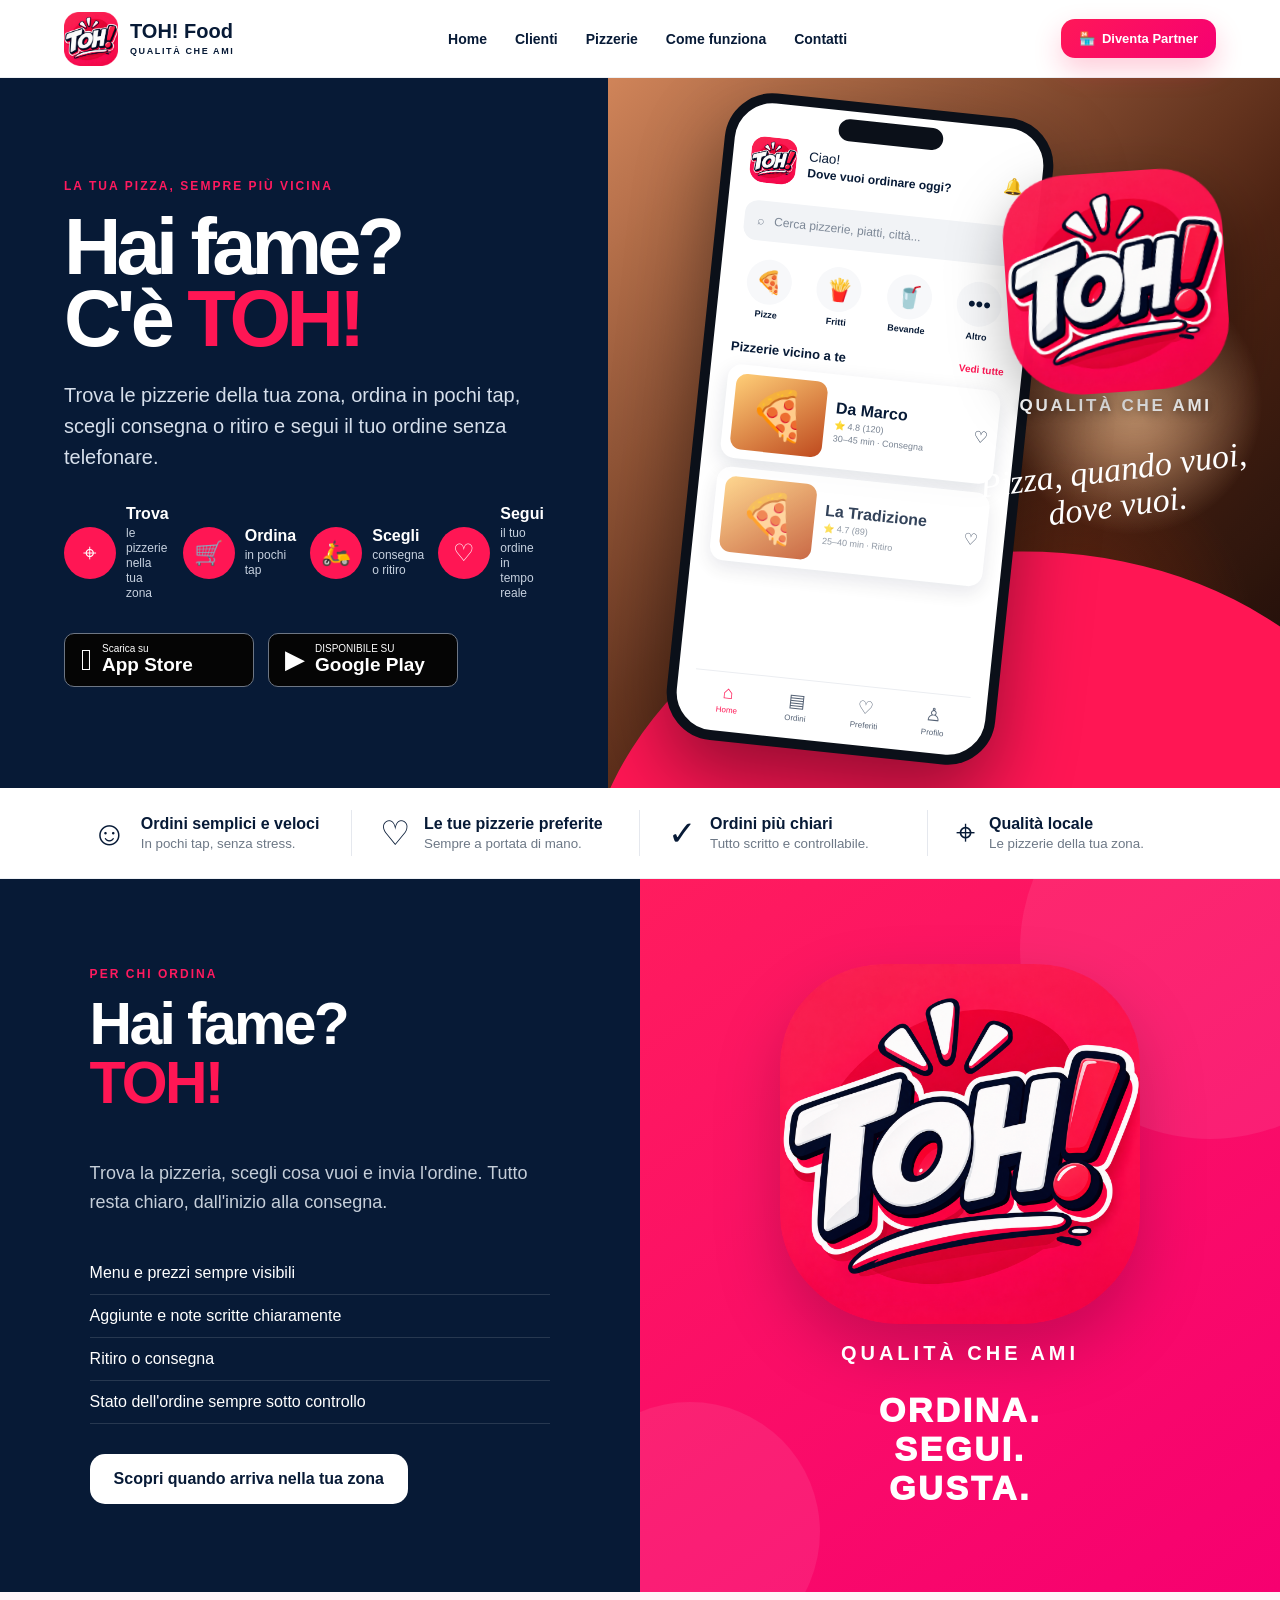
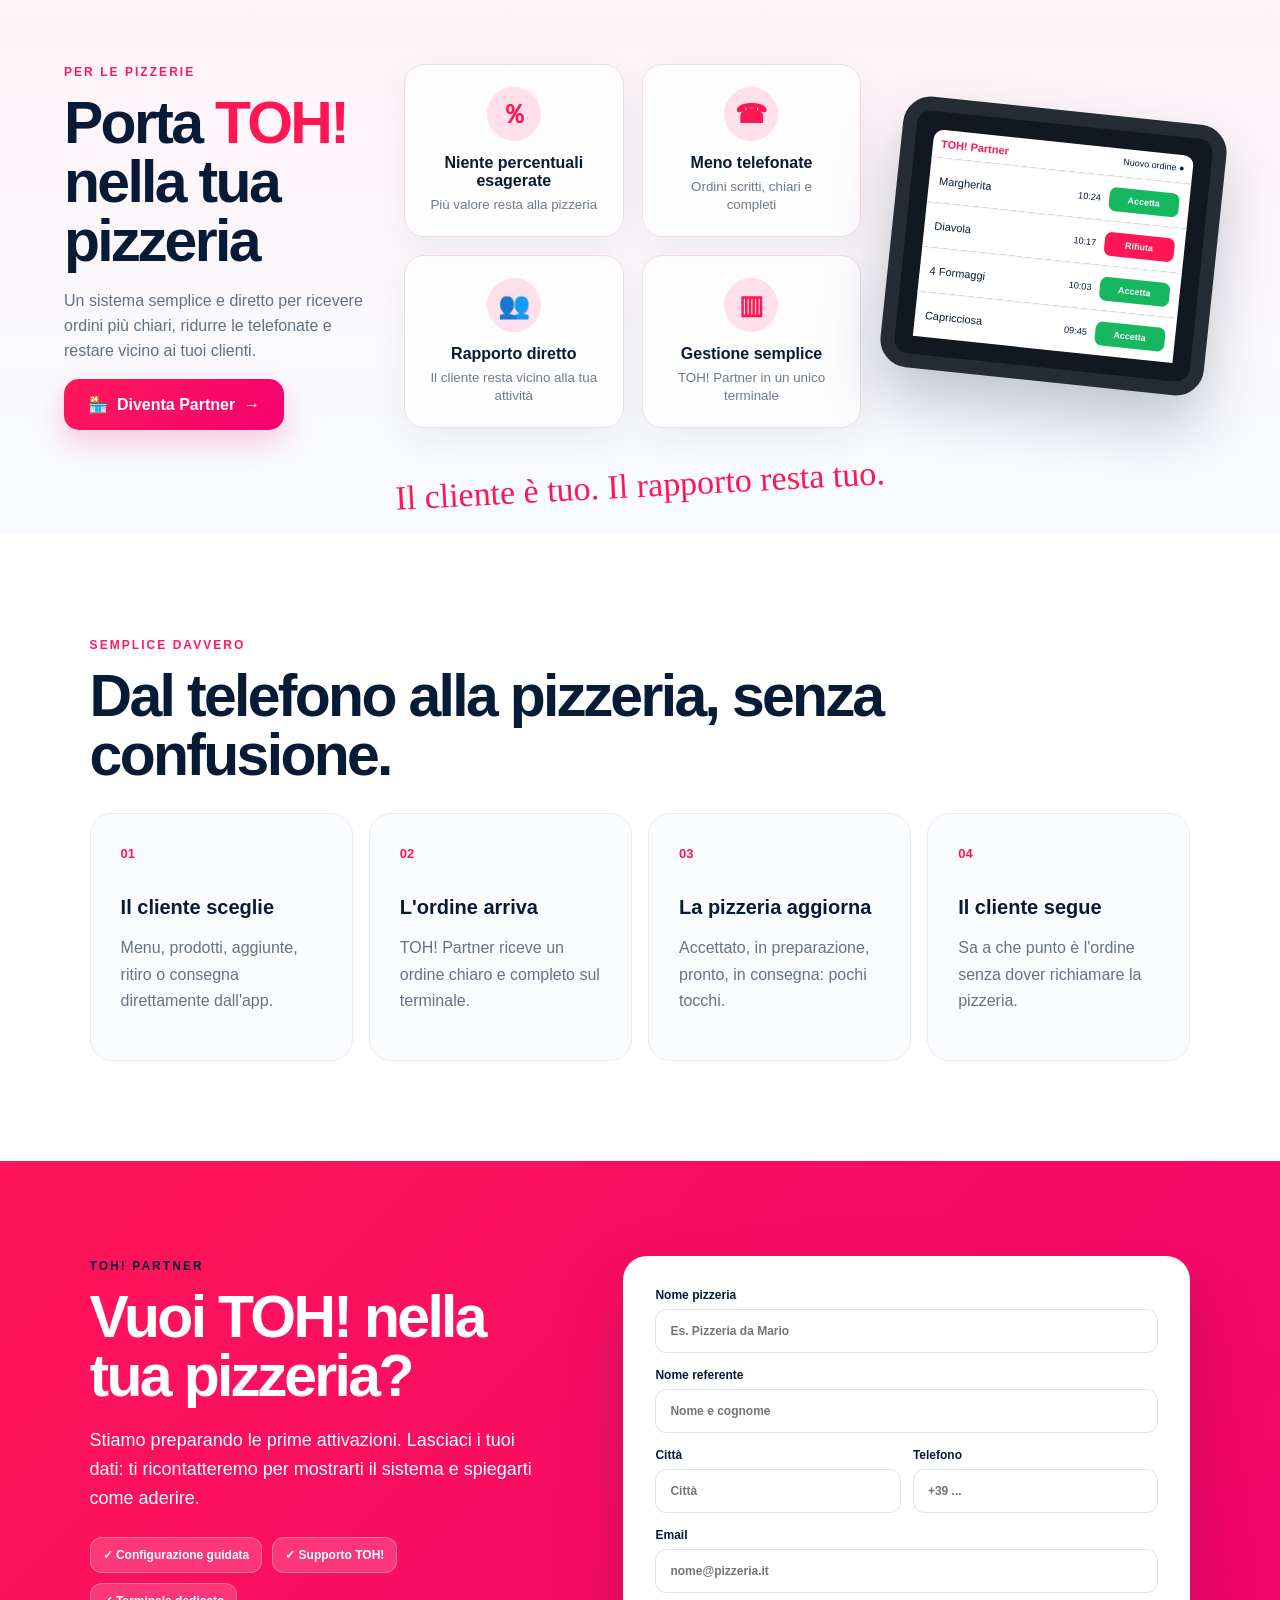
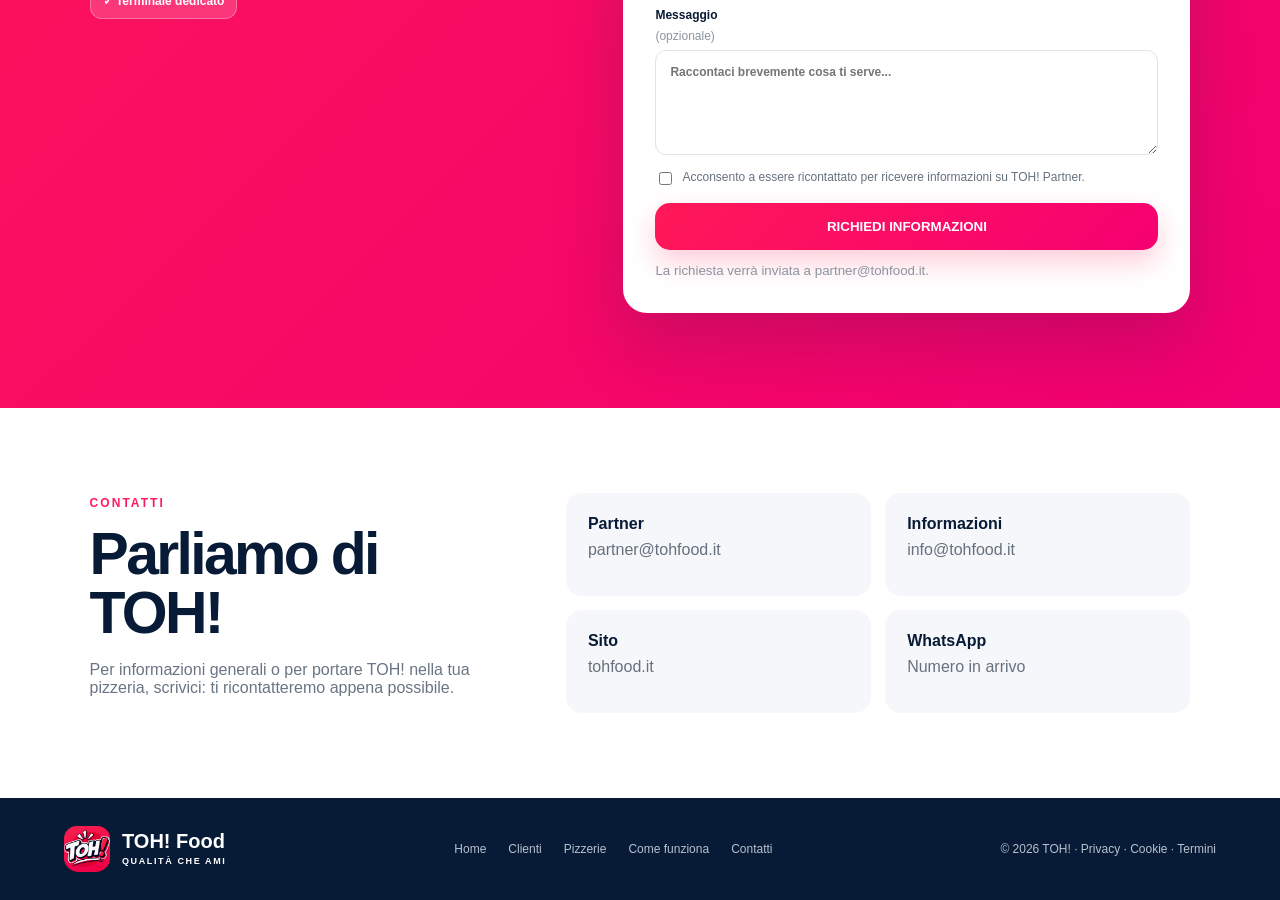
==== commit 186b8219: "Add files via upload" ====
--- a/index.html
+++ b/index.html
@@ -158,11 +158,8 @@
     <p>Stiamo preparando le prime attivazioni. Lasciaci i tuoi dati: ti ricontatteremo per mostrarti il sistema e spiegarti come aderire.</p>
     <div class="mini-points"><span>✓ Configurazione guidata</span><span>✓ Supporto TOH!</span><span>✓ Terminale dedicato</span></div>
   </div>
-  <form class="lead-form" id="partnerLeadForm" action="https://formsubmit.co/ajax/partner@tohfood.it" method="POST" onsubmit="return submitLead(event)">
-    <input type="hidden" name="_subject" value="Nuova richiesta TOH! Partner da tohfood.it">
-    <input type="hidden" name="_template" value="table">
-    <input type="hidden" name="_url" value="https://tohfood.it/#partner">
-    <input type="text" name="_honey" class="honey" tabindex="-1" autocomplete="off" aria-hidden="true">
+  <form class="lead-form" id="partnerLeadForm" onsubmit="return submitLead(event)">
+    <input type="text" name="website" class="honey" tabindex="-1" autocomplete="off" aria-hidden="true">
     <label>Nome pizzeria<input required name="pizzeria" autocomplete="organization" placeholder="Es. Pizzeria da Mario"></label>
     <label>Nome referente<input required name="referente" autocomplete="name" placeholder="Nome e cognome"></label>
     <div class="row">
@@ -195,7 +192,7 @@
 <footer>
   <div class="brand foot"><img src="assets/toh-logo.png" alt="TOH!"><div><strong>TOH! Food</strong><small>QUALITÀ CHE AMI</small></div></div>
   <div class="footer-links"><a href="#top">Home</a><a href="#clienti">Clienti</a><a href="#pizzerie">Pizzerie</a><a href="#come-funziona">Come funziona</a><a href="#contatti">Contatti</a></div>
-  <p>© 2026 TOH! · Privacy · Cookie · Termini</p>
+  <p>© 2026 TOH! · <a href="privacy.html">Privacy</a> · <a href="cookie.html">Cookie</a> · <a href="termini.html">Termini</a></p>
 </footer>
 <script src="script.js"></script>
 </body>
--- a/style.css
+++ b/style.css
@@ -1 +1,9 @@
-*{box-sizing:border-box}html{scroll-behavior:smooth}body{margin:0;font-family:Inter,ui-sans-serif,-apple-system,BlinkMacSystemFont,"Segoe UI",sans-serif;color:#071a36;background:#fff}a{text-decoration:none;color:inherit}.nav{height:78px;padding:0 max(5vw,24px);display:flex;align-items:center;gap:30px;justify-content:space-between;background:rgba(255,255,255,.96);backdrop-filter:blur(16px);position:sticky;top:0;z-index:30;border-bottom:1px solid #edf0f4}.brand{display:flex;align-items:center;gap:12px;font-weight:900}.brand img{width:54px;height:54px;object-fit:contain}.brand strong{display:block;font-size:20px;line-height:1}.brand small{display:block;font-size:9px;letter-spacing:.18em;margin-top:5px}.nav nav{display:flex;gap:28px;font-size:14px;font-weight:800}.nav nav a:hover{color:#ff1654}.btn{display:inline-flex;align-items:center;justify-content:center;background:linear-gradient(135deg,#ff1858,#f60072);color:white;border:0;border-radius:15px;padding:16px 24px;font-weight:900;box-shadow:0 12px 28px rgba(255,22,84,.22);cursor:pointer}.btn.small{padding:12px 18px;border-radius:14px;font-size:13px}.hero{min-height:710px;display:grid;grid-template-columns:.92fr 1.08fr;background:#071a36;color:#fff;overflow:hidden}.hero-copy{padding:78px max(4vw,64px);align-self:center;position:relative;z-index:2}.eyebrow,.kicker,.section-head span,.cta-copy>span,.contact>div>span{font-size:12px;letter-spacing:.17em;font-weight:900;color:#ff1a5f}.hero h1{font-size:clamp(58px,6.2vw,92px);line-height:.9;letter-spacing:-.06em;margin:18px 0 26px}.hero h1 span,.partner-copy em{color:#ff1654;font-style:normal}.hero-copy>p{font-size:20px;line-height:1.55;color:#d6dfeb;max-width:650px}.hero-features{display:grid;grid-template-columns:repeat(4,1fr);gap:14px;margin:32px 0}.hero-features>div{display:flex;gap:10px;align-items:center}.hero-features .ico{width:52px;height:52px;border-radius:50%;background:#ff1654;display:grid;place-items:center;font-size:24px;flex:0 0 auto}.hero-features p{margin:0}.hero-features b,.hero-features small{display:block}.hero-features small{font-size:12px;color:#c7d1df;line-height:1.25;margin-top:3px}.store-row{display:flex;gap:14px;flex-wrap:wrap;margin-top:28px}.store-badge{background:#050505;color:#fff;border:1px solid #6d7684;border-radius:10px;padding:9px 16px;display:flex;gap:10px;align-items:center;min-width:190px}.store-badge span:last-child{display:flex;flex-direction:column}.store-badge small{font-size:10px}.store-badge b{font-size:19px}.store-icon{font-size:30px}.play{font-size:26px}.hero-visual{position:relative;min-height:710px;overflow:hidden;background:linear-gradient(145deg,#ffd0df,#ff1654)}.warm-bg{position:absolute;inset:0;background:radial-gradient(circle at 78% 46%,rgba(255,194,140,.8),transparent 20%),radial-gradient(circle at 70% 78%,rgba(123,39,10,.55),transparent 24%),linear-gradient(135deg,#d78353 0%,#50210f 58%,#190b08 100%);filter:saturate(.9)}.hero-visual:after{content:"";position:absolute;left:-7%;bottom:-15%;width:125%;height:48%;background:#ff1654;border-radius:50% 50% 0 0/100% 100% 0 0;transform:rotate(-7deg)}.phone{position:absolute;z-index:5;left:13%;top:26px;width:330px;height:650px;background:#fff;color:#071a36;border:10px solid #0b1019;border-radius:48px;padding:34px 18px 16px;box-shadow:0 35px 80px rgba(0,0,0,.42);transform:rotate(6deg)}.notch{position:absolute;top:8px;left:50%;transform:translateX(-50%);width:105px;height:22px;background:#0b1019;border-radius:20px}.phone-head{display:grid;grid-template-columns:48px 1fr auto;gap:10px;align-items:center}.phone-head img{width:46px;height:46px;border-radius:13px}.phone-head small,.phone-head b{display:block}.phone-head b{font-size:12px;margin-top:2px}.search{background:#f1f3f6;border-radius:13px;padding:13px;margin:18px 0;font-size:12px;color:#7c8796}.cats{display:grid;grid-template-columns:repeat(4,1fr);gap:8px;text-align:center}.cats div{display:flex;flex-direction:column;gap:5px;align-items:center}.cats span{width:45px;height:45px;background:#f7f8fa;border-radius:50%;display:grid;place-items:center;font-size:22px}.cats small{font-size:9px;font-weight:800}.near{display:flex;justify-content:space-between;margin:22px 0 10px;font-size:13px}.near a{color:#ff1654;font-size:10px;font-weight:800}.restaurant{display:grid;grid-template-columns:92px 1fr auto;gap:10px;align-items:center;padding:9px;background:#fff;border-radius:14px;box-shadow:0 7px 20px rgba(7,26,54,.12);margin-bottom:9px}.pizza-photo{height:76px;border-radius:11px;background:linear-gradient(145deg,#ffcf78,#be491e);display:grid;place-items:center;font-size:48px}.rtext b,.rtext small{display:block}.rtext small{font-size:9px;color:#778291;margin-top:3px}.second{opacity:.82}.bottom-nav{position:absolute;left:17px;right:17px;bottom:16px;padding-top:10px;border-top:1px solid #ebedf1;display:grid;grid-template-columns:repeat(4,1fr);text-align:center}.bottom-nav span{font-size:18px;color:#546174}.bottom-nav span:first-child{color:#ff1654}.bottom-nav small{display:block;font-size:8px;margin-top:2px}.hero-logo-card{position:absolute;z-index:6;right:4%;top:94px;width:275px;text-align:center;color:white}.hero-logo-card img{width:220px;height:220px;object-fit:contain;filter:drop-shadow(0 20px 28px rgba(0,0,0,.3));transform:rotate(-4deg)}.hero-logo-card strong{display:block;letter-spacing:.16em;font-size:17px;text-shadow:0 2px 10px rgba(0,0,0,.5)}.hero-logo-card em{display:block;margin-top:36px;font-family:"Brush Script MT","Segoe Script",cursive;font-size:34px;line-height:1.05;color:#fff;transform:rotate(-7deg)}.quick-benefits{display:grid;grid-template-columns:repeat(4,1fr);gap:0;background:#fff;padding:22px max(5vw,34px);border-bottom:1px solid #eef1f5}.quick-benefits>div{display:flex;gap:14px;align-items:center;padding:3px 28px;border-right:1px solid #e5e8ee}.quick-benefits>div:last-child{border-right:0}.quick-benefits>div>span{font-size:34px}.quick-benefits p{margin:0}.quick-benefits b,.quick-benefits small{display:block}.quick-benefits small{color:#6d7886;margin-top:3px}.client-section{display:grid;grid-template-columns:1fr 1fr;min-height:660px;background:#071a36;color:#fff}.client-copy{padding:88px max(7vw,60px);display:flex;flex-direction:column;justify-content:center}.client-copy h2,.partner-copy h2,.section-head h2,.cta-section h2,.contact h2{font-size:clamp(42px,4.6vw,66px);line-height:1;letter-spacing:-.045em;margin:14px 0 28px}.client-copy h2 em{font-style:normal;color:#ff1654}.client-copy>p{color:#c5ced9;font-size:18px;line-height:1.6;max-width:620px}.client-copy ul{padding:0;list-style:none;margin:18px 0 30px}.client-copy li{padding:12px 0;border-bottom:1px solid rgba(255,255,255,.13)}.btn.light{background:white;color:#071a36;box-shadow:none;align-self:flex-start}.client-brand-panel{background:linear-gradient(145deg,#ff1c5e,#f60070);display:flex;flex-direction:column;align-items:center;justify-content:center;text-align:center;padding:50px;position:relative;overflow:hidden}.client-brand-panel:before,.client-brand-panel:after{content:"";position:absolute;border-radius:50%;background:rgba(255,255,255,.08)}.client-brand-panel:before{width:380px;height:380px;right:-120px;top:-120px}.client-brand-panel:after{width:260px;height:260px;left:-80px;bottom:-70px}.client-main-logo{width:min(360px,70%);filter:drop-shadow(0 28px 32px rgba(0,0,0,.2));position:relative;z-index:2}.client-brand-panel h3{letter-spacing:.2em;font-size:20px;margin:18px 0 26px;position:relative;z-index:2}.client-brand-panel p{font-size:34px;font-weight:950;line-height:1.15;letter-spacing:.08em;margin:0;position:relative;z-index:2}.partner-strip{display:grid;grid-template-columns:1.05fr 1.55fr 1.1fr;gap:30px;padding:70px max(5vw,42px) 105px;background:linear-gradient(180deg,#fff4f8 0,#f7fbff 100%);position:relative;overflow:hidden}.partner-copy{align-self:center}.partner-copy h2{margin-bottom:18px}.partner-copy p{color:#627083;line-height:1.55;max-width:480px}.partner-benefits{display:grid;grid-template-columns:repeat(2,1fr);gap:18px;align-content:center}.partner-benefits article{background:rgba(255,255,255,.78);border:1px solid #f0dbe5;border-radius:20px;padding:22px;text-align:center;box-shadow:0 12px 35px rgba(7,26,54,.06)}.partner-benefits article>span{width:54px;height:54px;border-radius:50%;background:#ffe0ea;color:#ff1654;display:grid;place-items:center;margin:0 auto 13px;font-size:26px;font-weight:900}.partner-benefits b,.partner-benefits small{display:block}.partner-benefits small{margin-top:6px;color:#6f7b89;line-height:1.35}.terminal-wrap{display:flex;align-items:center;justify-content:center;position:relative}.terminal{width:min(370px,100%);background:#121821;border:14px solid #262c35;border-radius:28px;padding:18px;color:#071a36;box-shadow:0 30px 60px rgba(7,26,54,.23);transform:rotate(6deg)}.terminal-head{display:flex;justify-content:space-between;background:#fff;padding:8px;border-radius:10px 10px 0 0;font-size:11px}.terminal-head b{color:#ff1654}.terminal-head span{font-size:9px}.order-row{background:#fff;display:grid;grid-template-columns:1fr auto 70px;gap:8px;align-items:center;padding:10px;border-top:1px solid #eceff3;font-size:11px}.order-row button{border:0;background:#15b75f;color:white;border-radius:7px;padding:7px;font-size:9px;font-weight:900}.order-row button.pink{background:#ff1654}.stand{position:absolute;width:190px;height:80px;background:#2b313a;bottom:-55px;border-radius:10px 10px 25px 25px;z-index:-1;transform:skewX(-9deg)}.partner-manifesto{position:absolute;left:50%;bottom:30px;transform:translateX(-50%) rotate(-3deg);font-family:"Brush Script MT","Segoe Script",cursive;color:#ff1654;font-size:34px;white-space:nowrap}.section{padding:100px max(7vw,40px);background:#fff}.section-head{max-width:820px}.steps{display:grid;grid-template-columns:repeat(4,1fr);gap:16px}.steps article{padding:30px;border:1px solid #e8ebf0;border-radius:22px;background:#fafbfc}.steps i{font-style:normal;font-size:13px;color:#ff1654;font-weight:900}.steps h3{font-size:20px;margin:34px 0 10px}.steps p{color:#677383;line-height:1.65}.cta-section{padding:95px max(7vw,40px);display:grid;grid-template-columns:.9fr 1.1fr;gap:70px;background:linear-gradient(135deg,#ff1558,#f00071);color:#fff}.cta-copy>span{color:#071a36}.cta-copy h2{margin-bottom:20px}.cta-copy>p{font-size:18px;line-height:1.6;max-width:580px}.mini-points{display:flex;flex-wrap:wrap;gap:10px;margin-top:25px}.mini-points span{background:rgba(255,255,255,.17);border:1px solid rgba(255,255,255,.3);padding:10px 12px;border-radius:12px;font-size:12px;font-weight:800}.lead-form{background:#fff;color:#071a36;padding:32px;border-radius:24px;box-shadow:0 30px 70px rgba(7,26,54,.18)}.lead-form label{font-size:12px;font-weight:900;display:flex;flex-direction:column;gap:7px;margin-bottom:15px}.lead-form input{border:1px solid #dfe3ea;border-radius:11px;padding:14px;font:inherit;outline:none}.lead-form input:focus{border-color:#ff1654}.row{display:grid;grid-template-columns:1fr 1fr;gap:12px}.lead-form .check{flex-direction:row;font-weight:500;color:#66717e;align-items:flex-start}.lead-form .check input{margin-top:2px}.full{width:100%}.lead-form small{display:block;margin-top:12px;color:#8b94a0;line-height:1.4}.contact{padding:85px max(7vw,40px);display:grid;grid-template-columns:.8fr 1.2fr;gap:60px;background:#fff}.contact h2{margin-bottom:18px}.contact p{color:#697584}.contact-cards{display:grid;grid-template-columns:1fr 1fr;gap:14px}.contact-cards>*{background:#f6f7fa;border-radius:16px;padding:22px;display:flex;flex-direction:column;gap:8px}.contact-cards span{color:#66717e}footer{background:#071a36;color:#b8c2ce;display:grid;grid-template-columns:auto 1fr auto;align-items:center;gap:28px;padding:28px max(5vw,24px);font-size:12px}.foot{color:white}.foot img{width:46px;height:46px}.footer-links{display:flex;gap:22px;justify-content:center}.footer-links a:hover{color:#fff}.lead-form textarea{border:1px solid #dfe3ea;border-radius:11px;padding:14px;font:inherit;outline:none;resize:vertical;min-height:105px}.lead-form textarea:focus{border-color:#ff1654}.lead-form .optional{font-weight:500;color:#8b94a0}.lead-form .honey{display:none!important}.lead-form button:disabled{opacity:.72;cursor:wait}.lead-form .form-note.success{color:#0b7a3b;font-weight:700}.lead-form .form-note.error{color:#b42318;font-weight:700}.lead-form .form-note.sending{color:#66717e}@media(max-width:1120px){.hero{grid-template-columns:1fr}.hero-visual{min-height:700px}.hero-features{grid-template-columns:repeat(2,1fr)}.partner-strip{grid-template-columns:1fr 1fr}.terminal-wrap{grid-column:2;grid-row:1/3}.partner-manifesto{left:29%;transform:translateX(-50%) rotate(-3deg)}}@media(max-width:900px){.nav nav{display:none}.hero-copy{padding:60px 7vw}.hero-visual{min-height:650px}.phone{left:7%;transform:scale(.92) rotate(5deg);transform-origin:top left}.hero-logo-card{right:2%;width:240px}.quick-benefits{grid-template-columns:1fr 1fr}.quick-benefits>div:nth-child(2){border-right:0}.client-section,.cta-section,.contact{grid-template-columns:1fr}.partner-strip{grid-template-columns:1fr}.terminal-wrap{grid-column:auto;grid-row:auto;min-height:420px}.partner-benefits{grid-template-columns:1fr 1fr}.partner-manifesto{position:static;transform:none;text-align:center;grid-column:1;font-size:28px}.steps{grid-template-columns:1fr 1fr}footer{grid-template-columns:1fr;text-align:center}.footer-links{flex-wrap:wrap}.foot{justify-content:center}}@media(max-width:560px){.nav{height:68px}.brand div{display:none}.brand img{width:48px;height:48px}.hero-copy{padding:46px 22px}.hero h1{font-size:56px}.hero-copy>p{font-size:17px}.hero-features{grid-template-columns:1fr 1fr}.hero-features .ico{width:46px;height:46px}.store-row{flex-direction:column}.store-badge{width:100%}.hero-visual{min-height:560px}.phone{left:50%;top:20px;transform:translateX(-50%) scale(.78) rotate(4deg);transform-origin:top center}.hero-logo-card{display:none}.quick-benefits{grid-template-columns:1fr}.quick-benefits>div{border-right:0;border-bottom:1px solid #e8ebef;padding:13px 4px}.client-copy{padding:70px 22px}.client-brand-panel{min-height:520px}.partner-strip{padding:65px 22px 55px}.partner-benefits{grid-template-columns:1fr 1fr}.partner-benefits article{padding:16px}.section{padding:75px 22px}.steps{grid-template-columns:1fr}.row{grid-template-columns:1fr}.cta-section,.contact{padding:70px 22px}.contact-cards{grid-template-columns:1fr}.client-copy h2,.partner-copy h2,.section-head h2,.cta-section h2,.contact h2{font-size:42px}}+*{box-sizing:border-box}html{scroll-behavior:smooth}body{margin:0;font-family:Inter,ui-sans-serif,-apple-system,BlinkMacSystemFont,"Segoe UI",sans-serif;color:#071a36;background:#fff}a{text-decoration:none;color:inherit}.nav{height:78px;padding:0 max(5vw,24px);display:flex;align-items:center;gap:30px;justify-content:space-between;background:rgba(255,255,255,.96);backdrop-filter:blur(16px);position:sticky;top:0;z-index:30;border-bottom:1px solid #edf0f4}.brand{display:flex;align-items:center;gap:12px;font-weight:900}.brand img{width:54px;height:54px;object-fit:contain}.brand strong{display:block;font-size:20px;line-height:1}.brand small{display:block;font-size:9px;letter-spacing:.18em;margin-top:5px}.nav nav{display:flex;gap:28px;font-size:14px;font-weight:800}.nav nav a:hover{color:#ff1654}.btn{display:inline-flex;align-items:center;justify-content:center;background:linear-gradient(135deg,#ff1858,#f60072);color:white;border:0;border-radius:15px;padding:16px 24px;font-weight:900;box-shadow:0 12px 28px rgba(255,22,84,.22);cursor:pointer}.btn.small{padding:12px 18px;border-radius:14px;font-size:13px}.hero{min-height:710px;display:grid;grid-template-columns:.92fr 1.08fr;background:#071a36;color:#fff;overflow:hidden}.hero-copy{padding:78px max(4vw,64px);align-self:center;position:relative;z-index:2}.eyebrow,.kicker,.section-head span,.cta-copy>span,.contact>div>span{font-size:12px;letter-spacing:.17em;font-weight:900;color:#ff1a5f}.hero h1{font-size:clamp(58px,6.2vw,92px);line-height:.9;letter-spacing:-.06em;margin:18px 0 26px}.hero h1 span,.partner-copy em{color:#ff1654;font-style:normal}.hero-copy>p{font-size:20px;line-height:1.55;color:#d6dfeb;max-width:650px}.hero-features{display:grid;grid-template-columns:repeat(4,1fr);gap:14px;margin:32px 0}.hero-features>div{display:flex;gap:10px;align-items:center}.hero-features .ico{width:52px;height:52px;border-radius:50%;background:#ff1654;display:grid;place-items:center;font-size:24px;flex:0 0 auto}.hero-features p{margin:0}.hero-features b,.hero-features small{display:block}.hero-features small{font-size:12px;color:#c7d1df;line-height:1.25;margin-top:3px}.store-row{display:flex;gap:14px;flex-wrap:wrap;margin-top:28px}.store-badge{background:#050505;color:#fff;border:1px solid #6d7684;border-radius:10px;padding:9px 16px;display:flex;gap:10px;align-items:center;min-width:190px}.store-badge span:last-child{display:flex;flex-direction:column}.store-badge small{font-size:10px}.store-badge b{font-size:19px}.store-icon{font-size:30px}.play{font-size:26px}.hero-visual{position:relative;min-height:710px;overflow:hidden;background:linear-gradient(145deg,#ffd0df,#ff1654)}.warm-bg{position:absolute;inset:0;background:radial-gradient(circle at 78% 46%,rgba(255,194,140,.8),transparent 20%),radial-gradient(circle at 70% 78%,rgba(123,39,10,.55),transparent 24%),linear-gradient(135deg,#d78353 0%,#50210f 58%,#190b08 100%);filter:saturate(.9)}.hero-visual:after{content:"";position:absolute;left:-7%;bottom:-15%;width:125%;height:48%;background:#ff1654;border-radius:50% 50% 0 0/100% 100% 0 0;transform:rotate(-7deg)}.phone{position:absolute;z-index:5;left:13%;top:26px;width:330px;height:650px;background:#fff;color:#071a36;border:10px solid #0b1019;border-radius:48px;padding:34px 18px 16px;box-shadow:0 35px 80px rgba(0,0,0,.42);transform:rotate(6deg)}.notch{position:absolute;top:8px;left:50%;transform:translateX(-50%);width:105px;height:22px;background:#0b1019;border-radius:20px}.phone-head{display:grid;grid-template-columns:48px 1fr auto;gap:10px;align-items:center}.phone-head img{width:46px;height:46px;border-radius:13px}.phone-head small,.phone-head b{display:block}.phone-head b{font-size:12px;margin-top:2px}.search{background:#f1f3f6;border-radius:13px;padding:13px;margin:18px 0;font-size:12px;color:#7c8796}.cats{display:grid;grid-template-columns:repeat(4,1fr);gap:8px;text-align:center}.cats div{display:flex;flex-direction:column;gap:5px;align-items:center}.cats span{width:45px;height:45px;background:#f7f8fa;border-radius:50%;display:grid;place-items:center;font-size:22px}.cats small{font-size:9px;font-weight:800}.near{display:flex;justify-content:space-between;margin:22px 0 10px;font-size:13px}.near a{color:#ff1654;font-size:10px;font-weight:800}.restaurant{display:grid;grid-template-columns:92px 1fr auto;gap:10px;align-items:center;padding:9px;background:#fff;border-radius:14px;box-shadow:0 7px 20px rgba(7,26,54,.12);margin-bottom:9px}.pizza-photo{height:76px;border-radius:11px;background:linear-gradient(145deg,#ffcf78,#be491e);display:grid;place-items:center;font-size:48px}.rtext b,.rtext small{display:block}.rtext small{font-size:9px;color:#778291;margin-top:3px}.second{opacity:.82}.bottom-nav{position:absolute;left:17px;right:17px;bottom:16px;padding-top:10px;border-top:1px solid #ebedf1;display:grid;grid-template-columns:repeat(4,1fr);text-align:center}.bottom-nav span{font-size:18px;color:#546174}.bottom-nav span:first-child{color:#ff1654}.bottom-nav small{display:block;font-size:8px;margin-top:2px}.hero-logo-card{position:absolute;z-index:6;right:4%;top:94px;width:275px;text-align:center;color:white}.hero-logo-card img{width:220px;height:220px;object-fit:contain;filter:drop-shadow(0 20px 28px rgba(0,0,0,.3));transform:rotate(-4deg)}.hero-logo-card strong{display:block;letter-spacing:.16em;font-size:17px;text-shadow:0 2px 10px rgba(0,0,0,.5)}.hero-logo-card em{display:block;margin-top:36px;font-family:"Brush Script MT","Segoe Script",cursive;font-size:34px;line-height:1.05;color:#fff;transform:rotate(-7deg)}.quick-benefits{display:grid;grid-template-columns:repeat(4,1fr);gap:0;background:#fff;padding:22px max(5vw,34px);border-bottom:1px solid #eef1f5}.quick-benefits>div{display:flex;gap:14px;align-items:center;padding:3px 28px;border-right:1px solid #e5e8ee}.quick-benefits>div:last-child{border-right:0}.quick-benefits>div>span{font-size:34px}.quick-benefits p{margin:0}.quick-benefits b,.quick-benefits small{display:block}.quick-benefits small{color:#6d7886;margin-top:3px}.client-section{display:grid;grid-template-columns:1fr 1fr;min-height:660px;background:#071a36;color:#fff}.client-copy{padding:88px max(7vw,60px);display:flex;flex-direction:column;justify-content:center}.client-copy h2,.partner-copy h2,.section-head h2,.cta-section h2,.contact h2{font-size:clamp(42px,4.6vw,66px);line-height:1;letter-spacing:-.045em;margin:14px 0 28px}.client-copy h2 em{font-style:normal;color:#ff1654}.client-copy>p{color:#c5ced9;font-size:18px;line-height:1.6;max-width:620px}.client-copy ul{padding:0;list-style:none;margin:18px 0 30px}.client-copy li{padding:12px 0;border-bottom:1px solid rgba(255,255,255,.13)}.btn.light{background:white;color:#071a36;box-shadow:none;align-self:flex-start}.client-brand-panel{background:linear-gradient(145deg,#ff1c5e,#f60070);display:flex;flex-direction:column;align-items:center;justify-content:center;text-align:center;padding:50px;position:relative;overflow:hidden}.client-brand-panel:before,.client-brand-panel:after{content:"";position:absolute;border-radius:50%;background:rgba(255,255,255,.08)}.client-brand-panel:before{width:380px;height:380px;right:-120px;top:-120px}.client-brand-panel:after{width:260px;height:260px;left:-80px;bottom:-70px}.client-main-logo{width:min(360px,70%);filter:drop-shadow(0 28px 32px rgba(0,0,0,.2));position:relative;z-index:2}.client-brand-panel h3{letter-spacing:.2em;font-size:20px;margin:18px 0 26px;position:relative;z-index:2}.client-brand-panel p{font-size:34px;font-weight:950;line-height:1.15;letter-spacing:.08em;margin:0;position:relative;z-index:2}.partner-strip{display:grid;grid-template-columns:1.05fr 1.55fr 1.1fr;gap:30px;padding:70px max(5vw,42px) 105px;background:linear-gradient(180deg,#fff4f8 0,#f7fbff 100%);position:relative;overflow:hidden}.partner-copy{align-self:center}.partner-copy h2{margin-bottom:18px}.partner-copy p{color:#627083;line-height:1.55;max-width:480px}.partner-benefits{display:grid;grid-template-columns:repeat(2,1fr);gap:18px;align-content:center}.partner-benefits article{background:rgba(255,255,255,.78);border:1px solid #f0dbe5;border-radius:20px;padding:22px;text-align:center;box-shadow:0 12px 35px rgba(7,26,54,.06)}.partner-benefits article>span{width:54px;height:54px;border-radius:50%;background:#ffe0ea;color:#ff1654;display:grid;place-items:center;margin:0 auto 13px;font-size:26px;font-weight:900}.partner-benefits b,.partner-benefits small{display:block}.partner-benefits small{margin-top:6px;color:#6f7b89;line-height:1.35}.terminal-wrap{display:flex;align-items:center;justify-content:center;position:relative}.terminal{width:min(370px,100%);background:#121821;border:14px solid #262c35;border-radius:28px;padding:18px;color:#071a36;box-shadow:0 30px 60px rgba(7,26,54,.23);transform:rotate(6deg)}.terminal-head{display:flex;justify-content:space-between;background:#fff;padding:8px;border-radius:10px 10px 0 0;font-size:11px}.terminal-head b{color:#ff1654}.terminal-head span{font-size:9px}.order-row{background:#fff;display:grid;grid-template-columns:1fr auto 70px;gap:8px;align-items:center;padding:10px;border-top:1px solid #eceff3;font-size:11px}.order-row button{border:0;background:#15b75f;color:white;border-radius:7px;padding:7px;font-size:9px;font-weight:900}.order-row button.pink{background:#ff1654}.stand{position:absolute;width:190px;height:80px;background:#2b313a;bottom:-55px;border-radius:10px 10px 25px 25px;z-index:-1;transform:skewX(-9deg)}.partner-manifesto{position:absolute;left:50%;bottom:30px;transform:translateX(-50%) rotate(-3deg);font-family:"Brush Script MT","Segoe Script",cursive;color:#ff1654;font-size:34px;white-space:nowrap}.section{padding:100px max(7vw,40px);background:#fff}.section-head{max-width:820px}.steps{display:grid;grid-template-columns:repeat(4,1fr);gap:16px}.steps article{padding:30px;border:1px solid #e8ebf0;border-radius:22px;background:#fafbfc}.steps i{font-style:normal;font-size:13px;color:#ff1654;font-weight:900}.steps h3{font-size:20px;margin:34px 0 10px}.steps p{color:#677383;line-height:1.65}.cta-section{padding:95px max(7vw,40px);display:grid;grid-template-columns:.9fr 1.1fr;gap:70px;background:linear-gradient(135deg,#ff1558,#f00071);color:#fff}.cta-copy>span{color:#071a36}.cta-copy h2{margin-bottom:20px}.cta-copy>p{font-size:18px;line-height:1.6;max-width:580px}.mini-points{display:flex;flex-wrap:wrap;gap:10px;margin-top:25px}.mini-points span{background:rgba(255,255,255,.17);border:1px solid rgba(255,255,255,.3);padding:10px 12px;border-radius:12px;font-size:12px;font-weight:800}.lead-form{background:#fff;color:#071a36;padding:32px;border-radius:24px;box-shadow:0 30px 70px rgba(7,26,54,.18)}.lead-form label{font-size:12px;font-weight:900;display:flex;flex-direction:column;gap:7px;margin-bottom:15px}.lead-form input{border:1px solid #dfe3ea;border-radius:11px;padding:14px;font:inherit;outline:none}.lead-form input:focus{border-color:#ff1654}.row{display:grid;grid-template-columns:1fr 1fr;gap:12px}.lead-form .check{flex-direction:row;font-weight:500;color:#66717e;align-items:flex-start}.lead-form .check input{margin-top:2px}.full{width:100%}.lead-form small{display:block;margin-top:12px;color:#8b94a0;line-height:1.4}.contact{padding:85px max(7vw,40px);display:grid;grid-template-columns:.8fr 1.2fr;gap:60px;background:#fff}.contact h2{margin-bottom:18px}.contact p{color:#697584}.contact-cards{display:grid;grid-template-columns:1fr 1fr;gap:14px}.contact-cards>*{background:#f6f7fa;border-radius:16px;padding:22px;display:flex;flex-direction:column;gap:8px}.contact-cards span{color:#66717e}footer{background:#071a36;color:#b8c2ce;display:grid;grid-template-columns:auto 1fr auto;align-items:center;gap:28px;padding:28px max(5vw,24px);font-size:12px}.foot{color:white}.foot img{width:46px;height:46px}.footer-links{display:flex;gap:22px;justify-content:center}.footer-links a:hover{color:#fff}.lead-form textarea{border:1px solid #dfe3ea;border-radius:11px;padding:14px;font:inherit;outline:none;resize:vertical;min-height:105px}.lead-form textarea:focus{border-color:#ff1654}.lead-form .optional{font-weight:500;color:#8b94a0}.lead-form .honey{display:none!important}.lead-form button:disabled{opacity:.72;cursor:wait}.lead-form .form-note.success{color:#0b7a3b;font-weight:700}.lead-form .form-note.error{color:#b42318;font-weight:700}.lead-form .form-note.sending{color:#66717e}@media(max-width:1120px){.hero{grid-template-columns:1fr}.hero-visual{min-height:700px}.hero-features{grid-template-columns:repeat(2,1fr)}.partner-strip{grid-template-columns:1fr 1fr}.terminal-wrap{grid-column:2;grid-row:1/3}.partner-manifesto{left:29%;transform:translateX(-50%) rotate(-3deg)}}@media(max-width:900px){.nav nav{display:none}.hero-copy{padding:60px 7vw}.hero-visual{min-height:650px}.phone{left:7%;transform:scale(.92) rotate(5deg);transform-origin:top left}.hero-logo-card{right:2%;width:240px}.quick-benefits{grid-template-columns:1fr 1fr}.quick-benefits>div:nth-child(2){border-right:0}.client-section,.cta-section,.contact{grid-template-columns:1fr}.partner-strip{grid-template-columns:1fr}.terminal-wrap{grid-column:auto;grid-row:auto;min-height:420px}.partner-benefits{grid-template-columns:1fr 1fr}.partner-manifesto{position:static;transform:none;text-align:center;grid-column:1;font-size:28px}.steps{grid-template-columns:1fr 1fr}footer{grid-template-columns:1fr;text-align:center}.footer-links{flex-wrap:wrap}.foot{justify-content:center}}@media(max-width:560px){.nav{height:68px}.brand div{display:none}.brand img{width:48px;height:48px}.hero-copy{padding:46px 22px}.hero h1{font-size:56px}.hero-copy>p{font-size:17px}.hero-features{grid-template-columns:1fr 1fr}.hero-features .ico{width:46px;height:46px}.store-row{flex-direction:column}.store-badge{width:100%}.hero-visual{min-height:560px}.phone{left:50%;top:20px;transform:translateX(-50%) scale(.78) rotate(4deg);transform-origin:top center}.hero-logo-card{display:none}.quick-benefits{grid-template-columns:1fr}.quick-benefits>div{border-right:0;border-bottom:1px solid #e8ebef;padding:13px 4px}.client-copy{padding:70px 22px}.client-brand-panel{min-height:520px}.partner-strip{padding:65px 22px 55px}.partner-benefits{grid-template-columns:1fr 1fr}.partner-benefits article{padding:16px}.section{padding:75px 22px}.steps{grid-template-columns:1fr}.row{grid-template-columns:1fr}.cta-section,.contact{padding:70px 22px}.contact-cards{grid-template-columns:1fr}.client-copy h2,.partner-copy h2,.section-head h2,.cta-section h2,.contact h2{font-size:42px}}
+/* Legal pages v2.3 */
+.legal-page{max-width:920px;margin:0 auto;padding:140px 24px 80px;line-height:1.7}
+.legal-page h1{font-size:clamp(2.2rem,6vw,4.2rem);margin-bottom:12px}
+.legal-page h2{margin-top:36px;font-size:1.45rem}
+.legal-page p,.legal-page li{max-width:78ch}
+.legal-note{padding:18px 20px;border-radius:18px;background:rgba(255,255,255,.08);margin:24px 0}
+.legal-back{display:inline-block;margin-bottom:28px;text-decoration:none;font-weight:800}
+.legal-page a{text-decoration:underline}
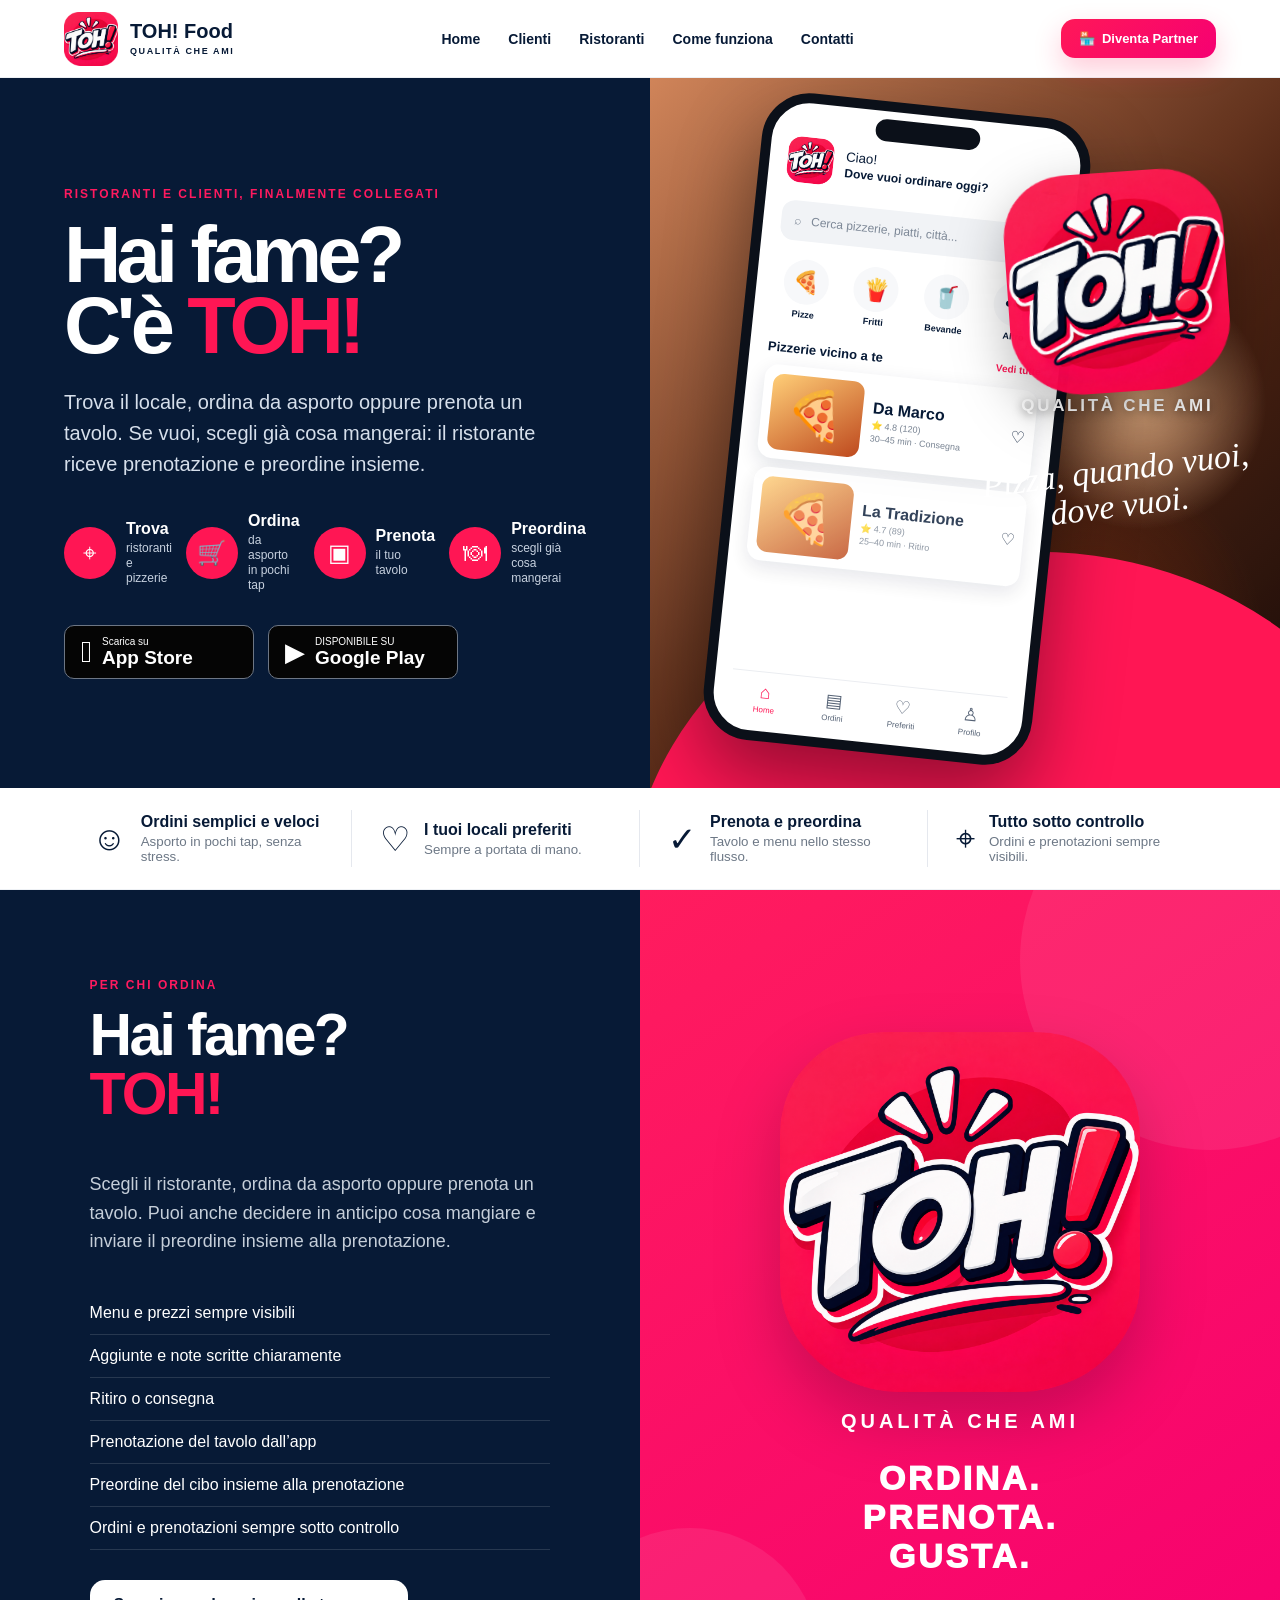
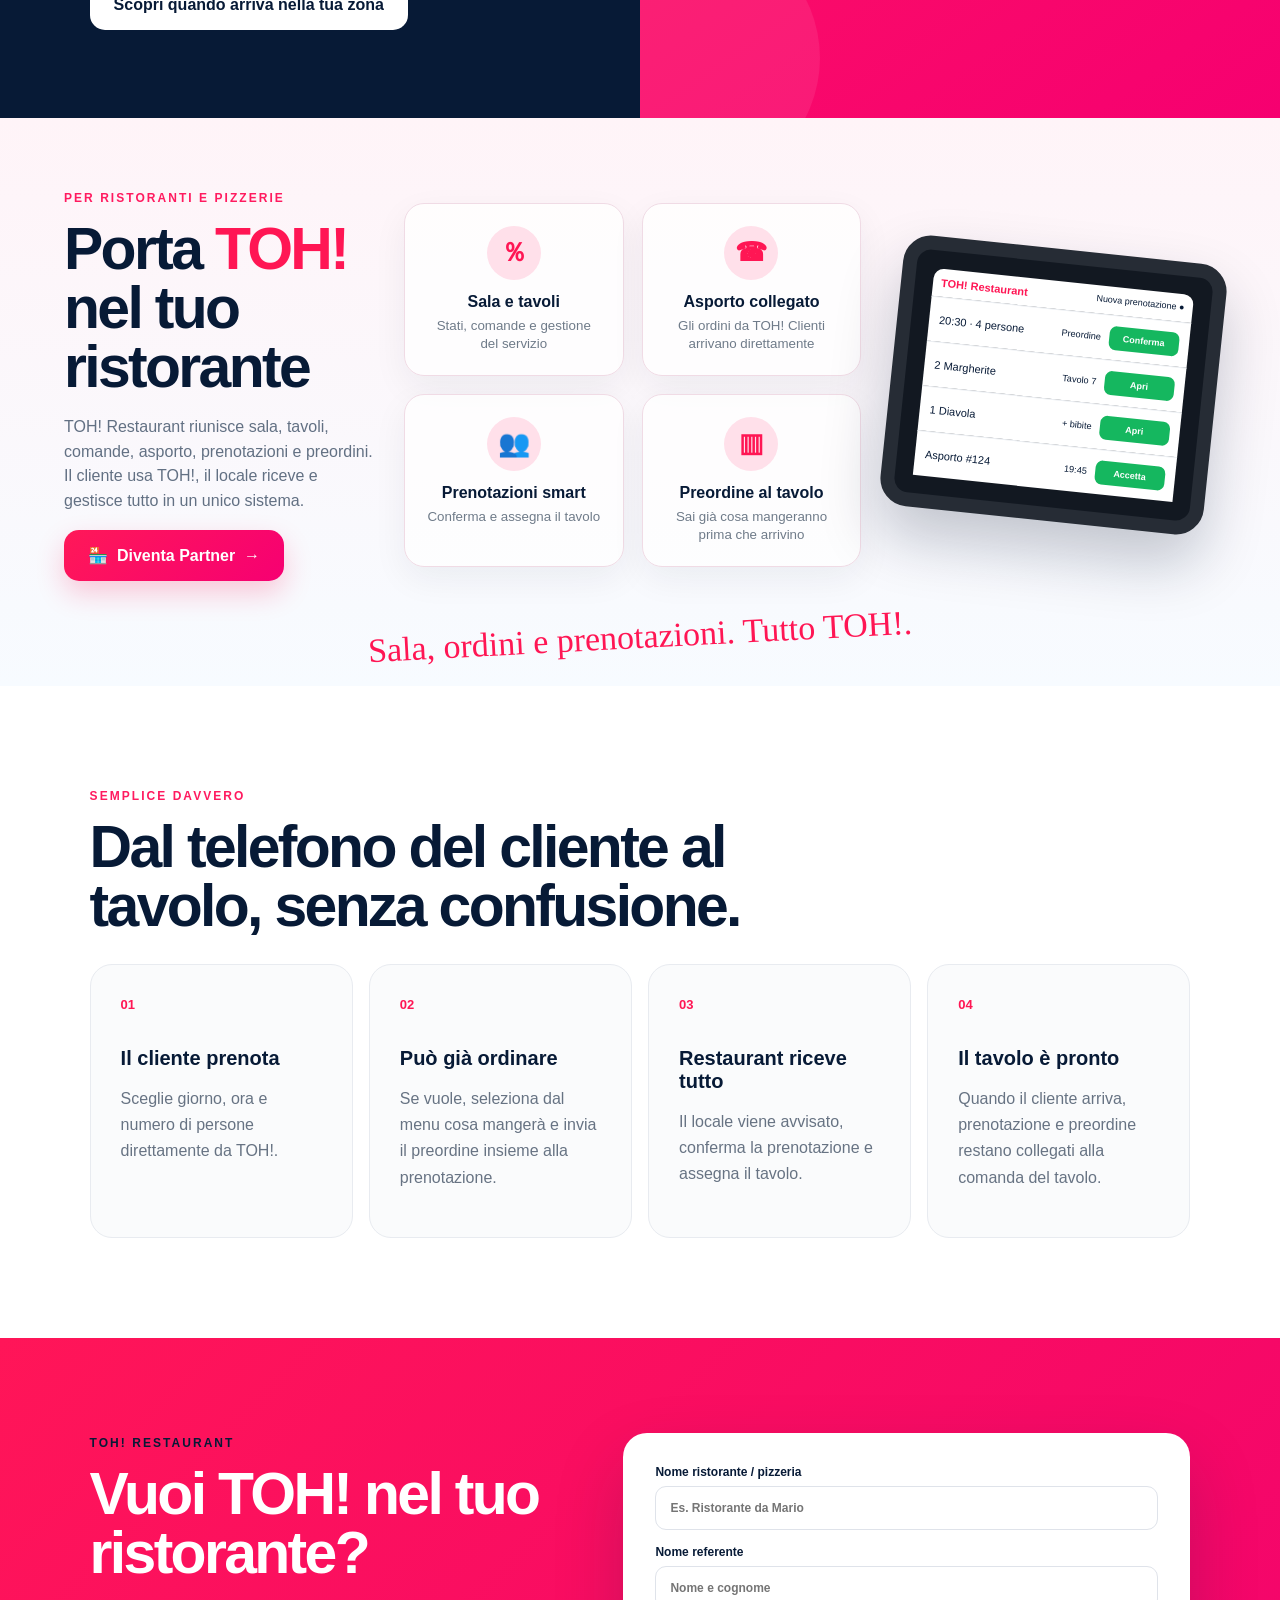
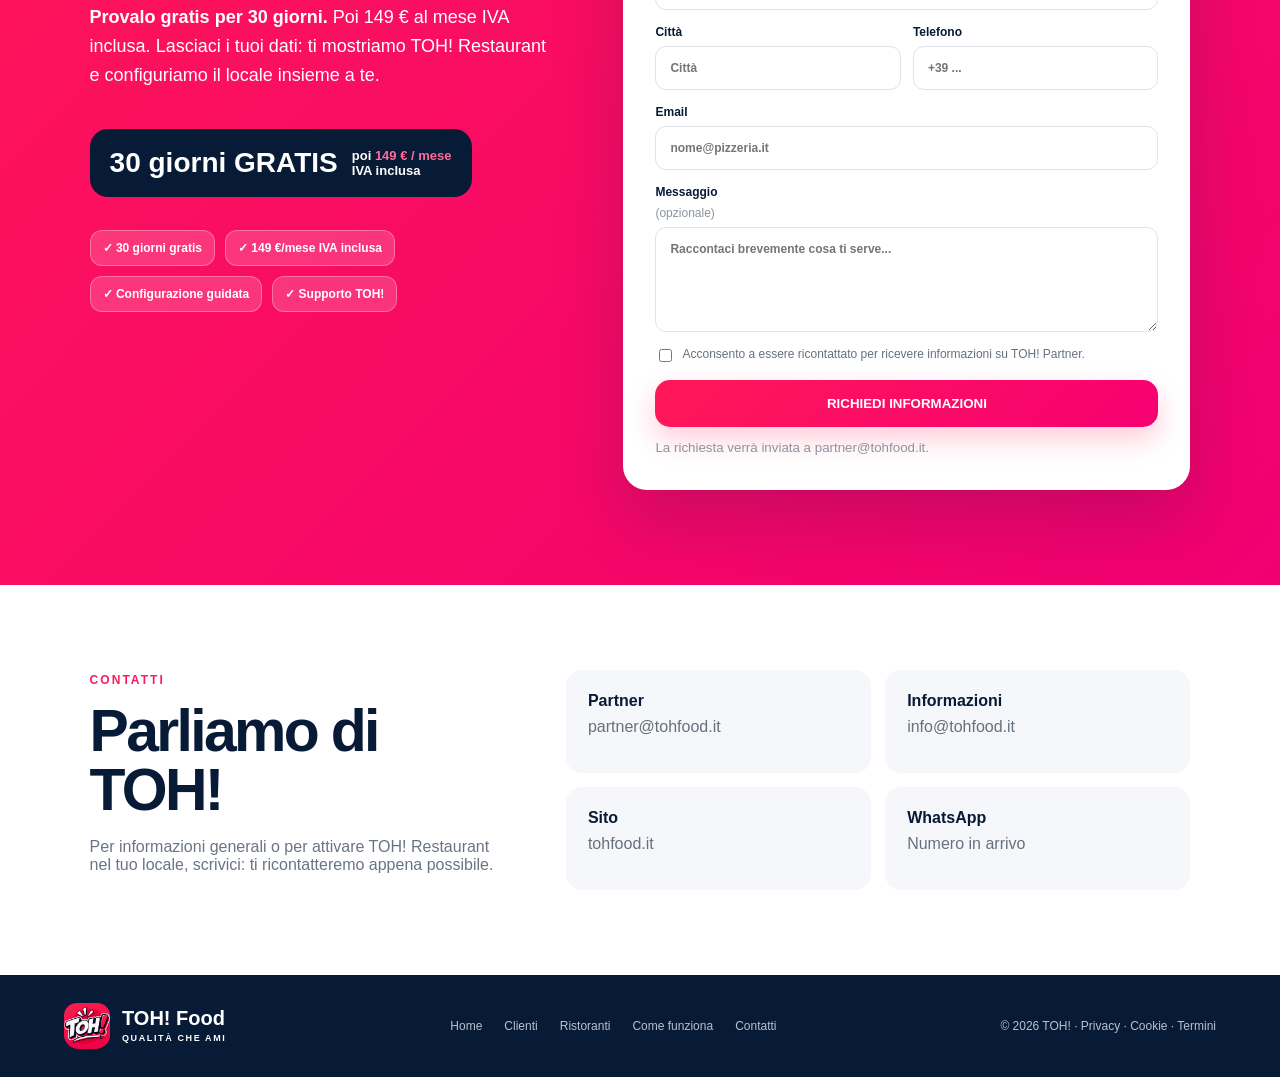
==== commit b31c24b8: "Add files via upload" ====
--- a/index.html
+++ b/index.html
@@ -3,8 +3,8 @@
 <head>
   <meta charset="utf-8">
   <meta name="viewport" content="width=device-width, initial-scale=1">
-  <title>TOH! Food — Hai fame? C'è TOH!</title>
-  <meta name="description" content="TOH! collega clienti e pizzerie in modo semplice, diretto e moderno. Ordina, segui il tuo ordine e resta in contatto con la tua pizzeria.">
+  <title>TOH! Food — Ordina, prenota e gestisci il ristorante</title>
+  <meta name="description" content="TOH! collega clienti e ristoranti: ordini da asporto, prenotazioni, preordini al tavolo, sala e comande in un unico sistema.">
   <link rel="stylesheet" href="style.css">
 </head>
 <body>
@@ -16,7 +16,7 @@
   <nav>
     <a href="#top">Home</a>
     <a href="#clienti">Clienti</a>
-    <a href="#pizzerie">Pizzerie</a>
+    <a href="#pizzerie">Ristoranti</a>
     <a href="#come-funziona">Come funziona</a>
     <a href="#contatti">Contatti</a>
   </nav>
@@ -26,15 +26,15 @@
 <main id="top">
 <section class="hero">
   <div class="hero-copy">
-    <div class="eyebrow">LA TUA PIZZA, SEMPRE PIÙ VICINA</div>
+    <div class="eyebrow">RISTORANTI E CLIENTI, FINALMENTE COLLEGATI</div>
     <h1>Hai fame?<br>C'è <span>TOH!</span></h1>
-    <p>Trova le pizzerie della tua zona, ordina in pochi tap, scegli consegna o ritiro e segui il tuo ordine senza telefonare.</p>
+    <p>Trova il locale, ordina da asporto oppure prenota un tavolo. Se vuoi, scegli già cosa mangerai: il ristorante riceve prenotazione e preordine insieme.</p>
 
     <div class="hero-features">
-      <div><span class="ico">⌖</span><p><b>Trova</b><small>le pizzerie nella tua zona</small></p></div>
-      <div><span class="ico">🛒</span><p><b>Ordina</b><small>in pochi tap</small></p></div>
-      <div><span class="ico">🛵</span><p><b>Scegli</b><small>consegna o ritiro</small></p></div>
-      <div><span class="ico">♡</span><p><b>Segui</b><small>il tuo ordine in tempo reale</small></p></div>
+      <div><span class="ico">⌖</span><p><b>Trova</b><small>ristoranti e pizzerie</small></p></div>
+      <div><span class="ico">🛒</span><p><b>Ordina</b><small>da asporto in pochi tap</small></p></div>
+      <div><span class="ico">▣</span><p><b>Prenota</b><small>il tuo tavolo</small></p></div>
+      <div><span class="ico">🍽</span><p><b>Preordina</b><small>scegli già cosa mangerai</small></p></div>
     </div>
 
     <div class="store-row">
@@ -83,84 +83,87 @@
 </section>
 
 <section class="quick-benefits">
-  <div><span>☺</span><p><b>Ordini semplici e veloci</b><small>In pochi tap, senza stress.</small></p></div>
-  <div><span>♡</span><p><b>Le tue pizzerie preferite</b><small>Sempre a portata di mano.</small></p></div>
-  <div><span>✓</span><p><b>Ordini più chiari</b><small>Tutto scritto e controllabile.</small></p></div>
-  <div><span>⌖</span><p><b>Qualità locale</b><small>Le pizzerie della tua zona.</small></p></div>
+  <div><span>☺</span><p><b>Ordini semplici e veloci</b><small>Asporto in pochi tap, senza stress.</small></p></div>
+  <div><span>♡</span><p><b>I tuoi locali preferiti</b><small>Sempre a portata di mano.</small></p></div>
+  <div><span>✓</span><p><b>Prenota e preordina</b><small>Tavolo e menu nello stesso flusso.</small></p></div>
+  <div><span>⌖</span><p><b>Tutto sotto controllo</b><small>Ordini e prenotazioni sempre visibili.</small></p></div>
 </section>
 
 <section id="clienti" class="client-section">
   <div class="client-copy">
     <span class="kicker">PER CHI ORDINA</span>
     <h2>Hai fame?<br><em>TOH!</em></h2>
-    <p>Trova la pizzeria, scegli cosa vuoi e invia l'ordine. Tutto resta chiaro, dall'inizio alla consegna.</p>
+    <p>Scegli il ristorante, ordina da asporto oppure prenota un tavolo. Puoi anche decidere in anticipo cosa mangiare e inviare il preordine insieme alla prenotazione.</p>
     <ul>
       <li>Menu e prezzi sempre visibili</li>
       <li>Aggiunte e note scritte chiaramente</li>
       <li>Ritiro o consegna</li>
-      <li>Stato dell'ordine sempre sotto controllo</li>
+      <li>Prenotazione del tavolo dall’app</li>
+      <li>Preordine del cibo insieme alla prenotazione</li>
+      <li>Ordini e prenotazioni sempre sotto controllo</li>
     </ul>
     <a class="btn light" href="#contatti">Scopri quando arriva nella tua zona</a>
   </div>
   <div class="client-brand-panel">
     <img class="client-main-logo" src="assets/toh-logo.png" alt="TOH!">
     <h3>QUALITÀ CHE AMI</h3>
-    <p>ORDINA.<br>SEGUI.<br>GUSTA.</p>
+    <p>ORDINA.<br>PRENOTA.<br>GUSTA.</p>
   </div>
 </section>
 
 <section id="pizzerie" class="partner-strip">
   <div class="partner-copy">
-    <span class="kicker">PER LE PIZZERIE</span>
-    <h2>Porta <em>TOH!</em><br>nella tua pizzeria</h2>
-    <p>Un sistema semplice e diretto per ricevere ordini più chiari, ridurre le telefonate e restare vicino ai tuoi clienti.</p>
+    <span class="kicker">PER RISTORANTI E PIZZERIE</span>
+    <h2>Porta <em>TOH!</em><br>nel tuo ristorante</h2>
+    <p>TOH! Restaurant riunisce sala, tavoli, comande, asporto, prenotazioni e preordini. Il cliente usa TOH!, il locale riceve e gestisce tutto in un unico sistema.</p>
     <a class="btn" href="#partner">🏪&nbsp; Diventa Partner&nbsp; →</a>
   </div>
 
   <div class="partner-benefits">
-    <article><span>％</span><b>Niente percentuali esagerate</b><small>Più valore resta alla pizzeria</small></article>
-    <article><span>☎</span><b>Meno telefonate</b><small>Ordini scritti, chiari e completi</small></article>
-    <article><span>👥</span><b>Rapporto diretto</b><small>Il cliente resta vicino alla tua attività</small></article>
-    <article><span>▥</span><b>Gestione semplice</b><small>TOH! Partner in un unico terminale</small></article>
+    <article><span>％</span><b>Sala e tavoli</b><small>Stati, comande e gestione del servizio</small></article>
+    <article><span>☎</span><b>Asporto collegato</b><small>Gli ordini da TOH! Clienti arrivano direttamente</small></article>
+    <article><span>👥</span><b>Prenotazioni smart</b><small>Conferma e assegna il tavolo</small></article>
+    <article><span>▥</span><b>Preordine al tavolo</b><small>Sai già cosa mangeranno prima che arrivino</small></article>
   </div>
 
   <div class="terminal-wrap">
     <div class="terminal">
-      <div class="terminal-head"><b>TOH! Partner</b><span>Nuovo ordine ●</span></div>
-      <div class="order-row"><span>Margherita</span><small>10:24</small><button>Accetta</button></div>
-      <div class="order-row"><span>Diavola</span><small>10:17</small><button class="pink">Rifiuta</button></div>
-      <div class="order-row"><span>4 Formaggi</span><small>10:03</small><button>Accetta</button></div>
-      <div class="order-row"><span>Capricciosa</span><small>09:45</small><button>Accetta</button></div>
+      <div class="terminal-head"><b>TOH! Restaurant</b><span>Nuova prenotazione ●</span></div>
+      <div class="order-row"><span>20:30 · 4 persone</span><small>Preordine</small><button>Conferma</button></div>
+      <div class="order-row"><span>2 Margherite</span><small>Tavolo 7</small><button>Apri</button></div>
+      <div class="order-row"><span>1 Diavola</span><small>+ bibite</small><button>Apri</button></div>
+      <div class="order-row"><span>Asporto #124</span><small>19:45</small><button>Accetta</button></div>
     </div>
     <div class="stand"></div>
   </div>
 
-  <div class="partner-manifesto">Il cliente è tuo. Il rapporto resta tuo.</div>
+  <div class="partner-manifesto">Sala, ordini e prenotazioni. Tutto TOH!.</div>
 </section>
 
 <section id="come-funziona" class="section how">
   <div class="section-head">
     <span>SEMPLICE DAVVERO</span>
-    <h2>Dal telefono alla pizzeria, senza confusione.</h2>
+    <h2>Dal telefono del cliente al tavolo, senza confusione.</h2>
   </div>
   <div class="steps">
-    <article><i>01</i><h3>Il cliente sceglie</h3><p>Menu, prodotti, aggiunte, ritiro o consegna direttamente dall'app.</p></article>
-    <article><i>02</i><h3>L'ordine arriva</h3><p>TOH! Partner riceve un ordine chiaro e completo sul terminale.</p></article>
-    <article><i>03</i><h3>La pizzeria aggiorna</h3><p>Accettato, in preparazione, pronto, in consegna: pochi tocchi.</p></article>
-    <article><i>04</i><h3>Il cliente segue</h3><p>Sa a che punto è l'ordine senza dover richiamare la pizzeria.</p></article>
+    <article><i>01</i><h3>Il cliente prenota</h3><p>Sceglie giorno, ora e numero di persone direttamente da TOH!.</p></article>
+    <article><i>02</i><h3>Può già ordinare</h3><p>Se vuole, seleziona dal menu cosa mangerà e invia il preordine insieme alla prenotazione.</p></article>
+    <article><i>03</i><h3>Restaurant riceve tutto</h3><p>Il locale viene avvisato, conferma la prenotazione e assegna il tavolo.</p></article>
+    <article><i>04</i><h3>Il tavolo è pronto</h3><p>Quando il cliente arriva, prenotazione e preordine restano collegati alla comanda del tavolo.</p></article>
   </div>
 </section>
 
 <section id="partner" class="cta-section">
   <div class="cta-copy">
-    <span>TOH! PARTNER</span>
-    <h2>Vuoi TOH! nella tua pizzeria?</h2>
-    <p>Stiamo preparando le prime attivazioni. Lasciaci i tuoi dati: ti ricontatteremo per mostrarti il sistema e spiegarti come aderire.</p>
-    <div class="mini-points"><span>✓ Configurazione guidata</span><span>✓ Supporto TOH!</span><span>✓ Terminale dedicato</span></div>
+    <span>TOH! RESTAURANT</span>
+    <h2>Vuoi TOH! nel tuo ristorante?</h2>
+    <p><b>Provalo gratis per 30 giorni.</b> Poi 149 € al mese IVA inclusa. Lasciaci i tuoi dati: ti mostriamo TOH! Restaurant e configuriamo il locale insieme a te.</p>
+    <div class="price-callout"><strong>30 giorni GRATIS</strong><span>poi <em>149 € / mese</em><br>IVA inclusa</span></div>
+    <div class="mini-points"><span>✓ 30 giorni gratis</span><span>✓ 149 €/mese IVA inclusa</span><span>✓ Configurazione guidata</span><span>✓ Supporto TOH!</span></div>
   </div>
   <form class="lead-form" id="partnerLeadForm" onsubmit="return submitLead(event)">
     <input type="text" name="website" class="honey" tabindex="-1" autocomplete="off" aria-hidden="true">
-    <label>Nome pizzeria<input required name="pizzeria" autocomplete="organization" placeholder="Es. Pizzeria da Mario"></label>
+    <label>Nome ristorante / pizzeria<input required name="pizzeria" autocomplete="organization" placeholder="Es. Ristorante da Mario"></label>
     <label>Nome referente<input required name="referente" autocomplete="name" placeholder="Nome e cognome"></label>
     <div class="row">
       <label>Città<input required name="citta" autocomplete="address-level2" placeholder="Città"></label>
@@ -178,7 +181,7 @@
   <div>
     <span>CONTATTI</span>
     <h2>Parliamo di TOH!</h2>
-    <p>Per informazioni generali o per portare TOH! nella tua pizzeria, scrivici: ti ricontatteremo appena possibile.</p>
+    <p>Per informazioni generali o per attivare TOH! Restaurant nel tuo locale, scrivici: ti ricontatteremo appena possibile.</p>
   </div>
   <div class="contact-cards">
     <a href="mailto:partner@tohfood.it"><b>Partner</b><span>partner@tohfood.it</span></a>
@@ -191,7 +194,7 @@
 
 <footer>
   <div class="brand foot"><img src="assets/toh-logo.png" alt="TOH!"><div><strong>TOH! Food</strong><small>QUALITÀ CHE AMI</small></div></div>
-  <div class="footer-links"><a href="#top">Home</a><a href="#clienti">Clienti</a><a href="#pizzerie">Pizzerie</a><a href="#come-funziona">Come funziona</a><a href="#contatti">Contatti</a></div>
+  <div class="footer-links"><a href="#top">Home</a><a href="#clienti">Clienti</a><a href="#pizzerie">Ristoranti</a><a href="#come-funziona">Come funziona</a><a href="#contatti">Contatti</a></div>
   <p>© 2026 TOH! · <a href="privacy.html">Privacy</a> · <a href="cookie.html">Cookie</a> · <a href="termini.html">Termini</a></p>
 </footer>
 <script src="script.js"></script>
--- a/style.css
+++ b/style.css
@@ -7,3 +7,6 @@
 .legal-note{padding:18px 20px;border-radius:18px;background:rgba(255,255,255,.08);margin:24px 0}
 .legal-back{display:inline-block;margin-bottom:28px;text-decoration:none;font-weight:800}
 .legal-page a{text-decoration:underline}
+
+/* TOH! v2.4 - offerta Restaurant */
+.price-callout{margin:22px 0 8px;padding:18px 20px;border-radius:18px;background:#071a36;color:#fff;display:inline-flex;gap:14px;align-items:center;flex-wrap:wrap}.price-callout strong{font-size:28px;color:#fff}.price-callout span{font-size:13px;font-weight:800}.price-callout em{font-style:normal;color:#ff6b9b;font-weight:900}
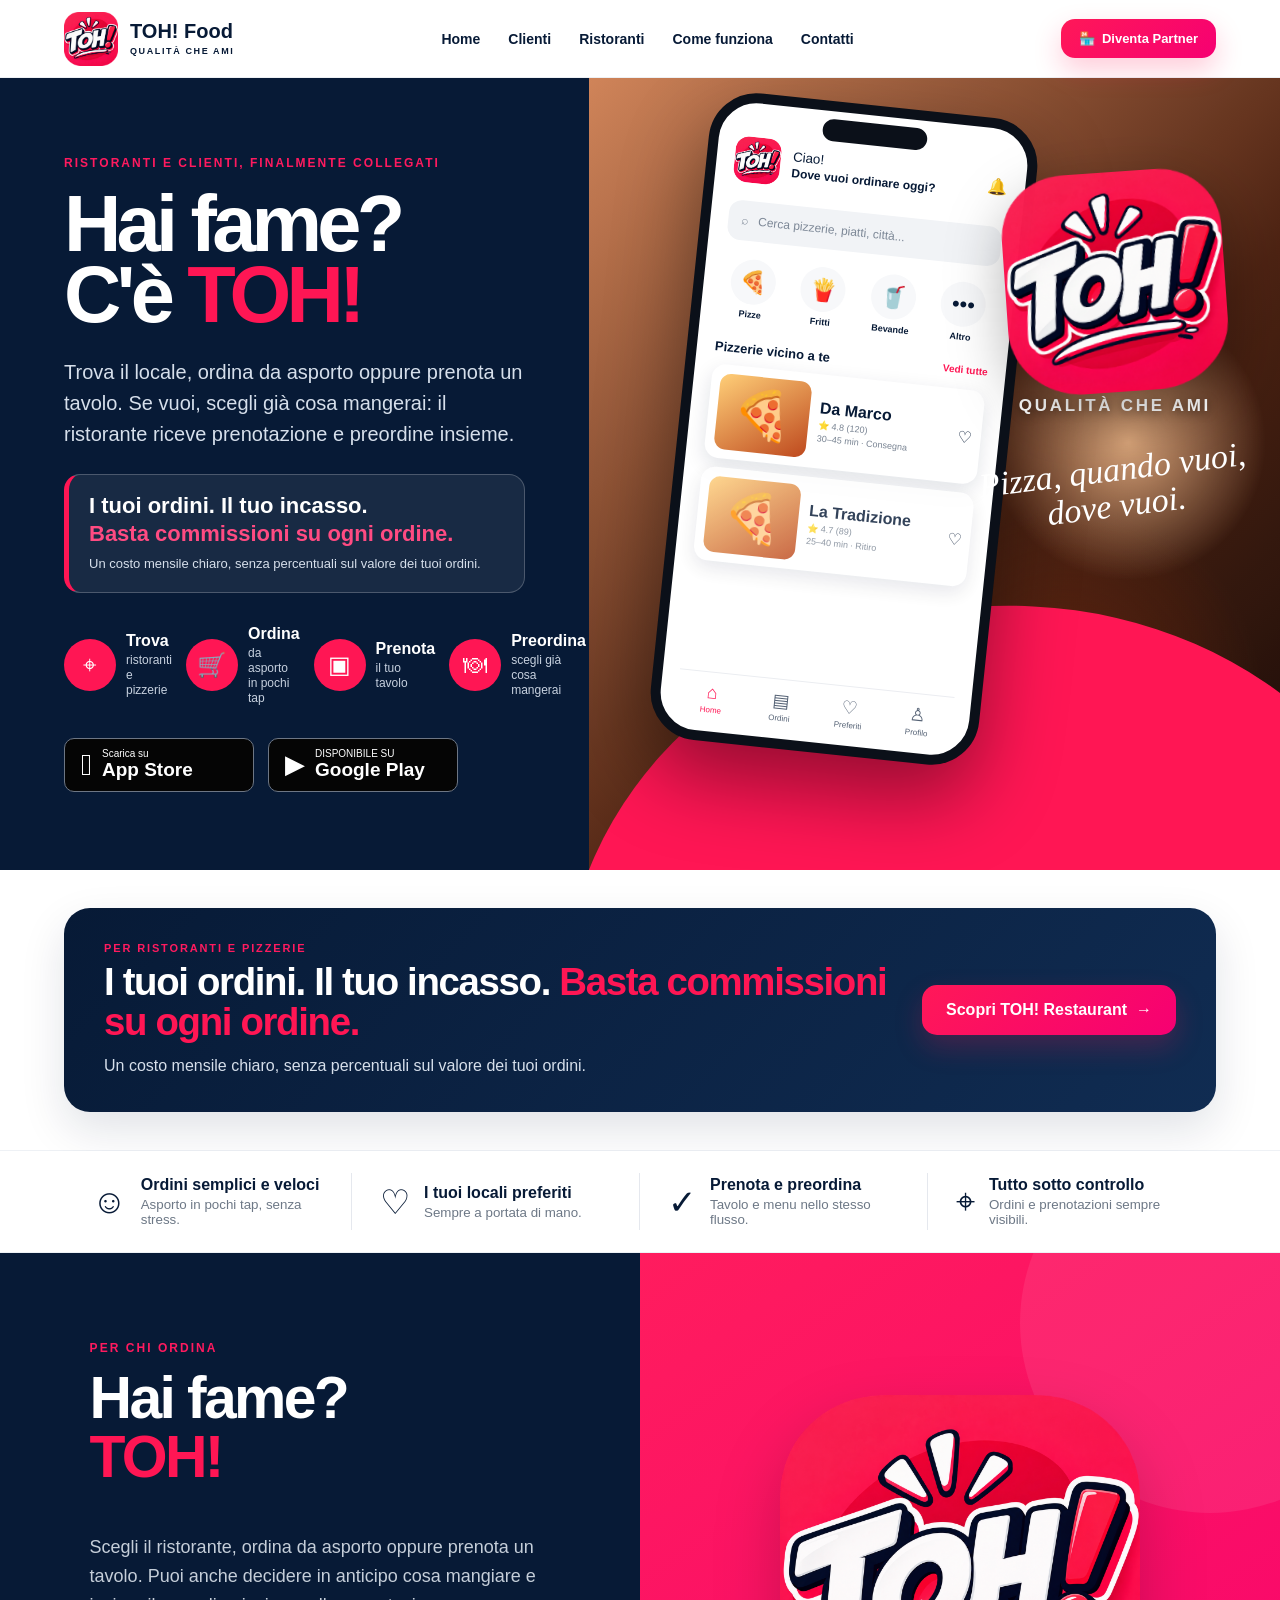
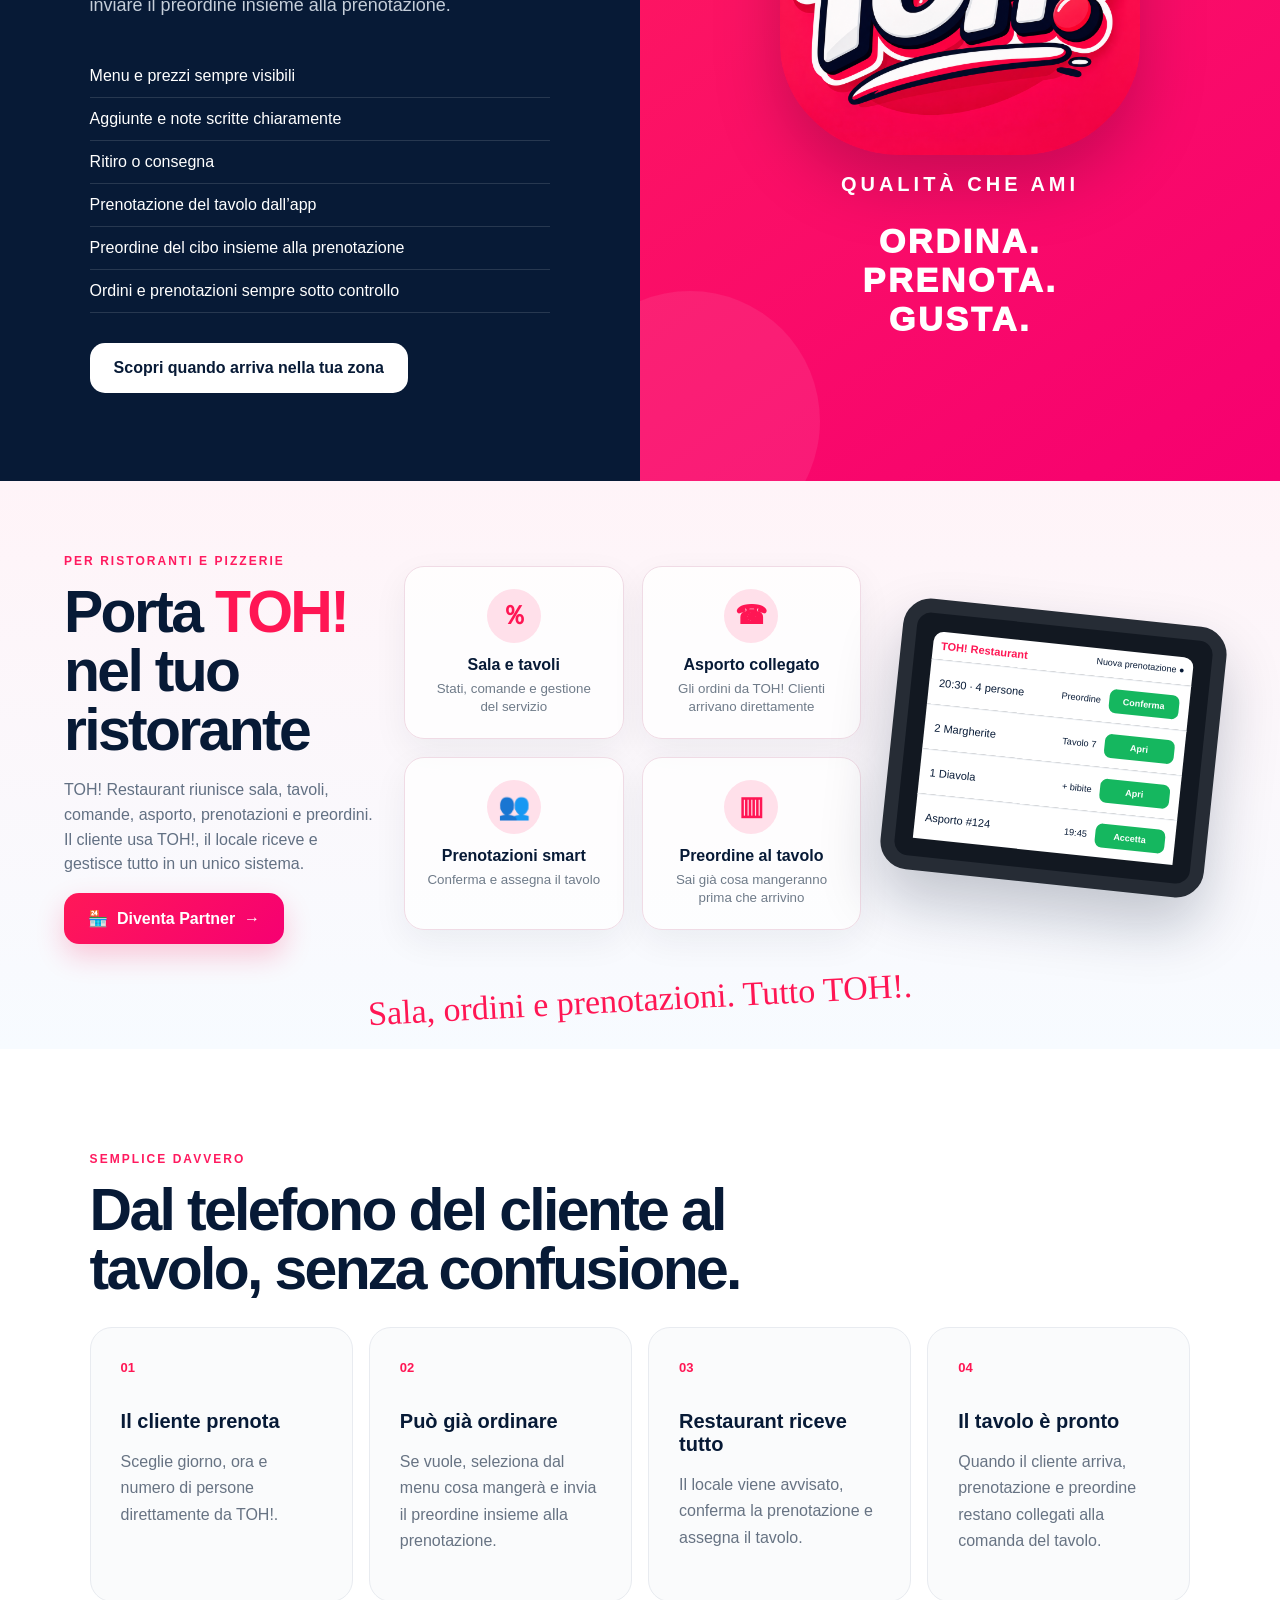
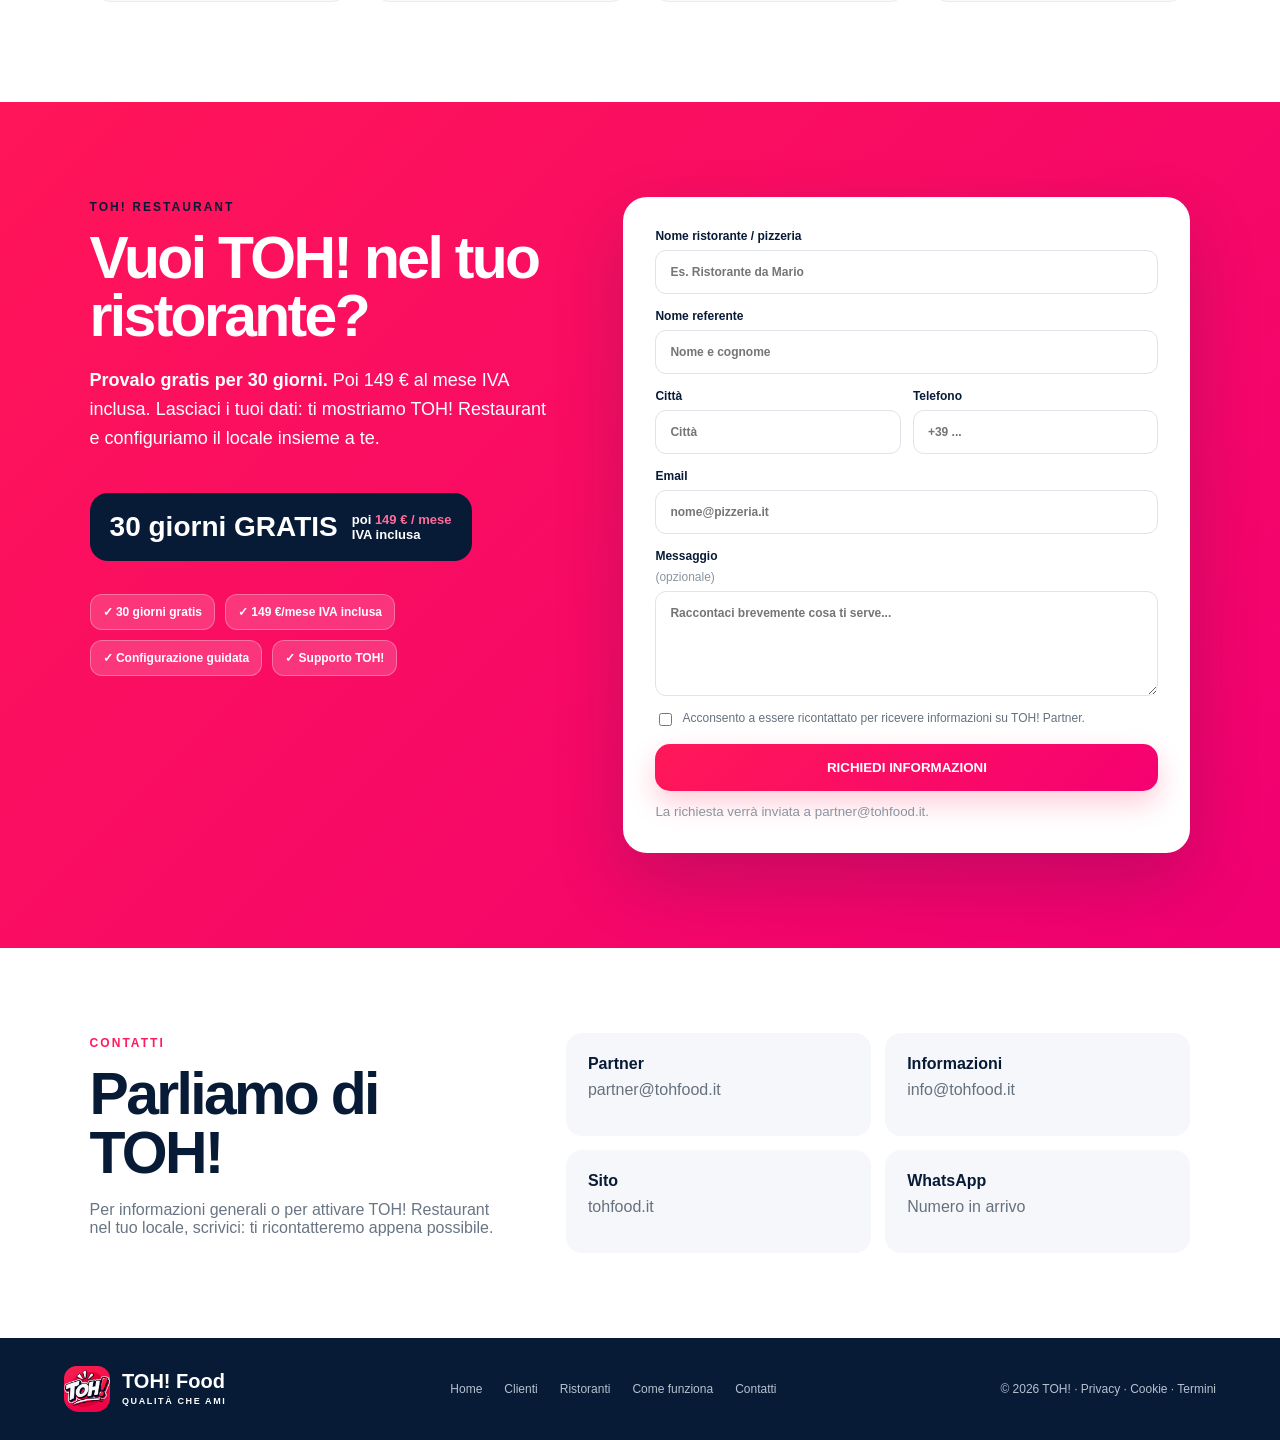
==== commit fdf7b7ed: "Add files via upload" ====
--- a/index.html
+++ b/index.html
@@ -30,6 +30,12 @@
     <h1>Hai fame?<br>C'è <span>TOH!</span></h1>
     <p>Trova il locale, ordina da asporto oppure prenota un tavolo. Se vuoi, scegli già cosa mangerai: il ristorante riceve prenotazione e preordine insieme.</p>
 
+    <div class="hero-commission-message">
+      <strong>I tuoi ordini. Il tuo incasso.</strong>
+      <span>Basta commissioni su ogni ordine.</span>
+      <small>Un costo mensile chiaro, senza percentuali sul valore dei tuoi ordini.</small>
+    </div>
+
     <div class="hero-features">
       <div><span class="ico">⌖</span><p><b>Trova</b><small>ristoranti e pizzerie</small></p></div>
       <div><span class="ico">🛒</span><p><b>Ordina</b><small>da asporto in pochi tap</small></p></div>
@@ -79,6 +85,15 @@
       <strong>QUALITÀ CHE AMI</strong>
       <em>Pizza, quando vuoi,<br> dove vuoi.</em>
     </div>
+  </div>
+</section>
+
+<section class="commission-banner" aria-label="Vantaggio TOH! per ristoranti">
+  <div class="commission-banner-inner">
+    <span class="commission-kicker">PER RISTORANTI E PIZZERIE</span>
+    <h2>I tuoi ordini. Il tuo incasso. <em>Basta commissioni su ogni ordine.</em></h2>
+    <p>Un costo mensile chiaro, senza percentuali sul valore dei tuoi ordini.</p>
+    <a class="btn commission-btn" href="#partner">Scopri TOH! Restaurant&nbsp; →</a>
   </div>
 </section>
 
--- a/style.css
+++ b/style.css
@@ -10,3 +10,55 @@
 
 /* TOH! v2.4 - offerta Restaurant */
 .price-callout{margin:22px 0 8px;padding:18px 20px;border-radius:18px;background:#071a36;color:#fff;display:inline-flex;gap:14px;align-items:center;flex-wrap:wrap}.price-callout strong{font-size:28px;color:#fff}.price-callout span{font-size:13px;font-weight:800}.price-callout em{font-style:normal;color:#ff6b9b;font-weight:900}
+
+/* v2.4.1 — Mobile overflow fix */
+html,body{width:100%;max-width:100%;overflow-x:hidden}
+img,svg,video,canvas{max-width:100%;height:auto}
+.hero>*,.client-section>*,.partner-strip>*,.cta-section>*,.contact>*,.steps>*,.quick-benefits>*,footer>*{min-width:0}
+.partner-copy,.partner-benefits,.terminal-wrap,.lead-form,.contact-cards{max-width:100%}
+
+@media(max-width:560px){
+  .nav{padding-left:16px;padding-right:16px;gap:10px}
+  .nav .btn.small{padding:11px 13px;font-size:12px;white-space:nowrap}
+  .hero,.hero-copy,.hero-visual,.quick-benefits,.client-section,.partner-strip,.section,.cta-section,.contact,footer{width:100%;max-width:100%}
+  .hero h1{font-size:clamp(46px,15vw,56px)}
+  .hero-features{gap:10px}
+  .hero-features>div{min-width:0}
+  .hero-features p{min-width:0}
+  .hero-features small{overflow-wrap:anywhere}
+  .phone{width:330px;max-width:none}
+  .partner-benefits{grid-template-columns:1fr;gap:12px}
+  .terminal-wrap{width:100%;min-height:390px;padding:0 6px;overflow:visible}
+  .terminal{width:min(340px,92vw);max-width:92vw;transform:rotate(2deg);border-width:10px;padding:12px}
+  .terminal-head{gap:8px;flex-wrap:wrap}
+  .order-row{grid-template-columns:minmax(0,1fr) auto 64px;gap:6px}
+  .order-row span,.order-row small{min-width:0;overflow-wrap:anywhere}
+  .stand{width:150px;bottom:-45px}
+  .partner-manifesto{width:100%;white-space:normal;overflow-wrap:anywhere;padding:0 8px}
+  .lead-form{width:100%;padding:22px 16px}
+  .lead-form input,.lead-form textarea{width:100%;min-width:0}
+  .mini-points{max-width:100%}
+  .mini-points span{max-width:100%}
+  .contact-cards>*{min-width:0;overflow-wrap:anywhere}
+  footer{padding-left:18px;padding-right:18px}
+  .footer-links{max-width:100%;gap:14px}
+}
+
+/* v2.4.2 — messaggio commissioni in Home */
+.commission-banner{background:#fff;padding:38px max(5vw,34px);border-bottom:1px solid #eef1f5}
+.commission-banner-inner{max-width:1240px;margin:0 auto;background:linear-gradient(135deg,#071a36 0%,#102c52 100%);color:#fff;border-radius:26px;padding:34px 40px;display:grid;grid-template-columns:1fr auto;column-gap:34px;align-items:center;box-shadow:0 18px 45px rgba(7,26,54,.12)}
+.commission-kicker{grid-column:1;font-size:11px;letter-spacing:.17em;font-weight:900;color:#ff1a5f;margin-bottom:8px}
+.commission-banner h2{grid-column:1;margin:0;font-size:clamp(28px,3vw,44px);line-height:1.05;letter-spacing:-.035em}
+.commission-banner h2 em{font-style:normal;color:#ff1654}
+.commission-banner p{grid-column:1;margin:12px 0 0;color:#d6dfeb;font-size:16px;line-height:1.5}
+.commission-btn{grid-column:2;grid-row:1/4;white-space:nowrap}
+@media(max-width:900px){.commission-banner-inner{grid-template-columns:1fr}.commission-btn{grid-column:1;grid-row:auto;margin-top:22px;justify-self:start}}
+@media(max-width:560px){.commission-banner{padding:22px}.commission-banner-inner{padding:28px 22px;border-radius:20px}.commission-banner h2{font-size:32px}.commission-banner p{font-size:15px}.commission-btn{width:100%}}
+
+/* v2.4.3 — messaggio commissioni visibile direttamente nella Hero */
+.hero-commission-message{margin:24px 0 4px;padding:18px 20px;border:1px solid rgba(255,255,255,.22);border-left:5px solid #ff1654;border-radius:16px;background:rgba(255,255,255,.07);max-width:650px}
+.hero-commission-message strong,.hero-commission-message span,.hero-commission-message small{display:block}
+.hero-commission-message strong{font-size:22px;color:#fff}
+.hero-commission-message span{font-size:22px;font-weight:900;color:#ff4b82;margin-top:2px}
+.hero-commission-message small{font-size:13px;line-height:1.45;color:#d6dfeb;margin-top:8px}
+@media(max-width:560px){.hero-commission-message{padding:15px 16px;margin-top:20px}.hero-commission-message strong,.hero-commission-message span{font-size:19px}}
